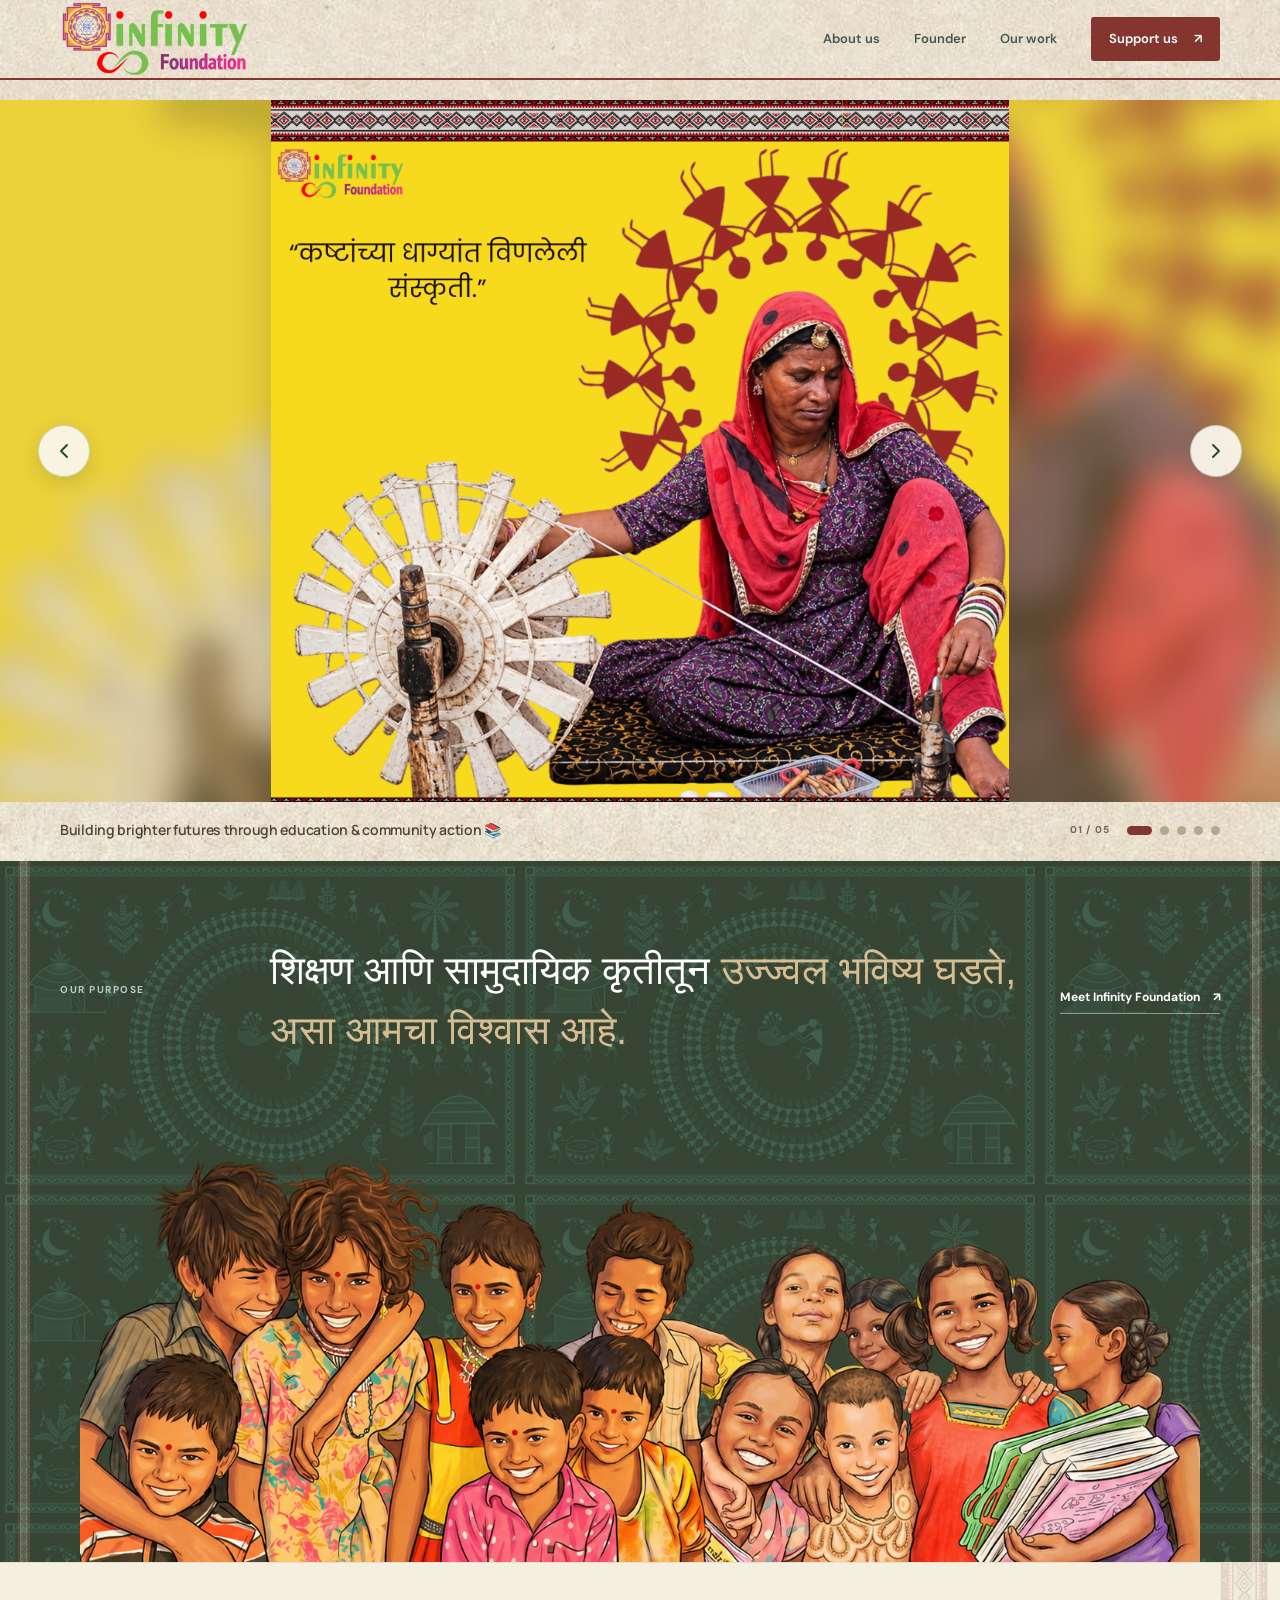
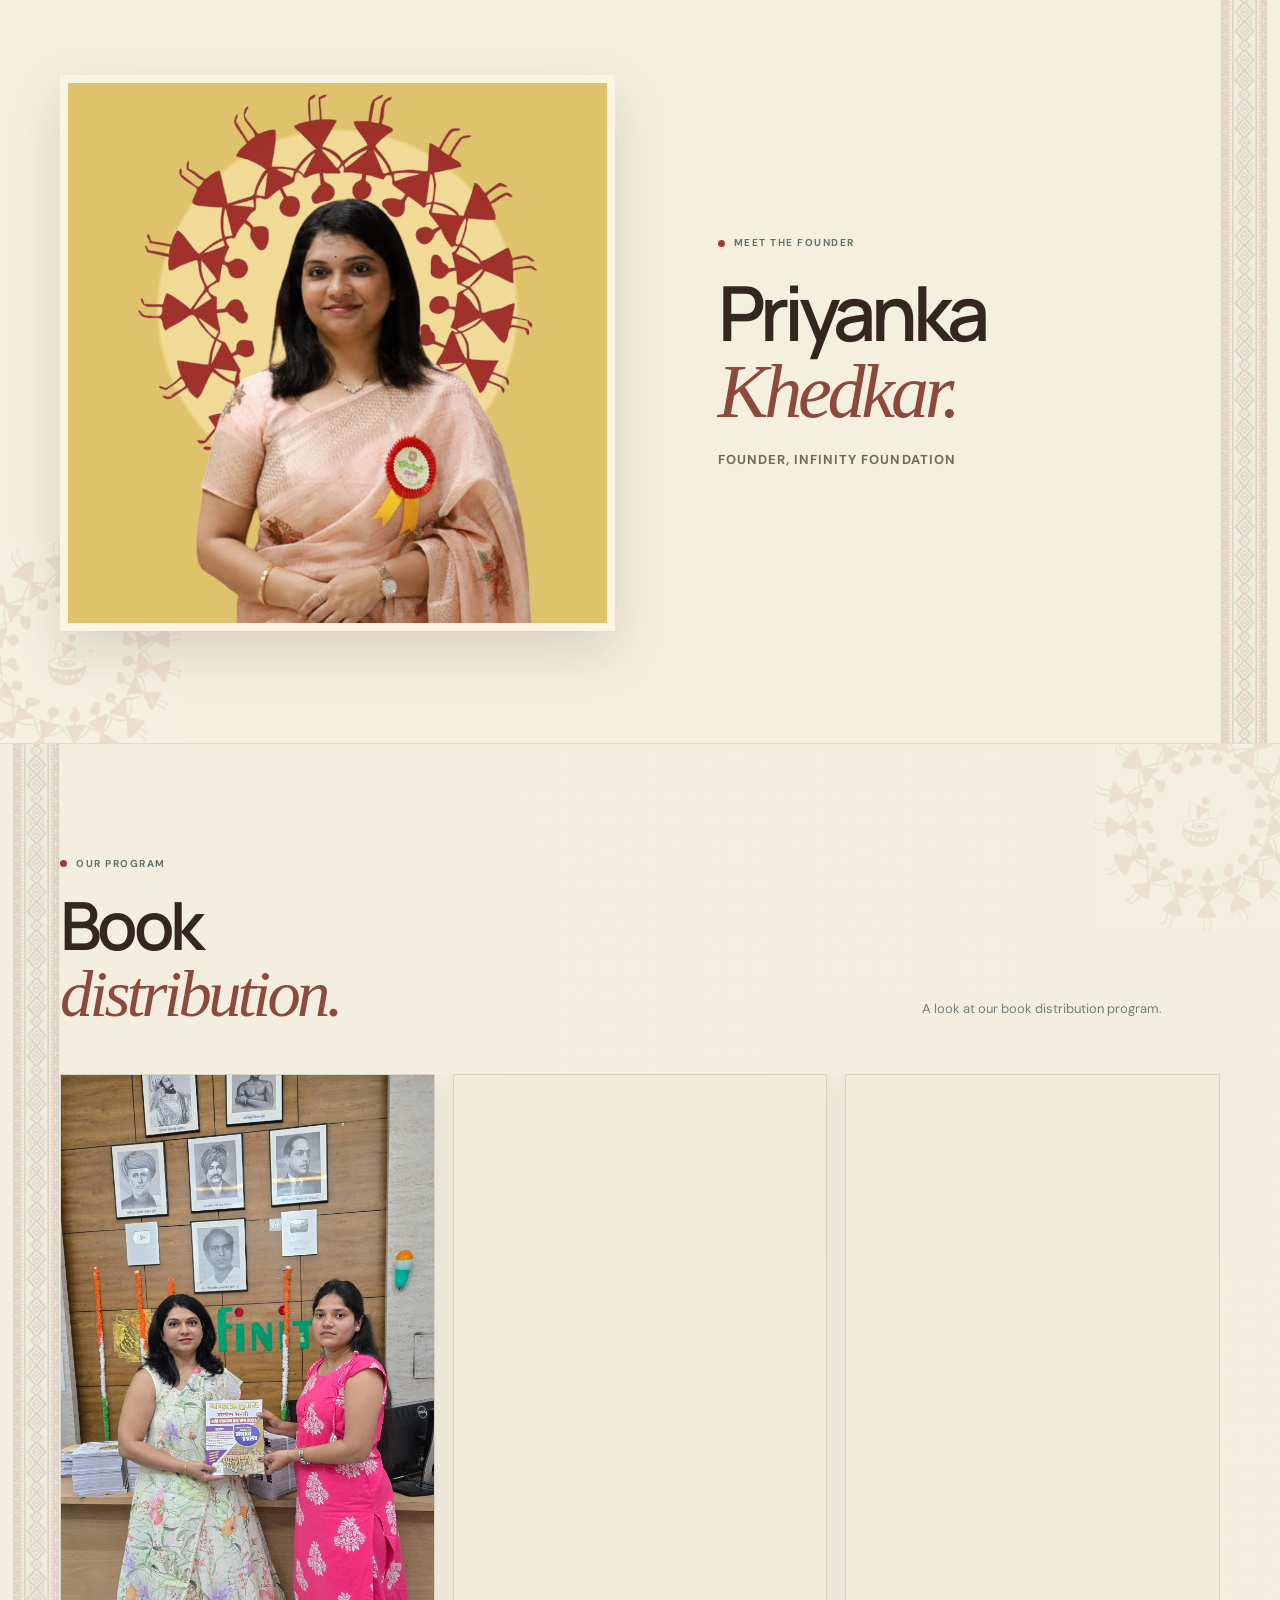
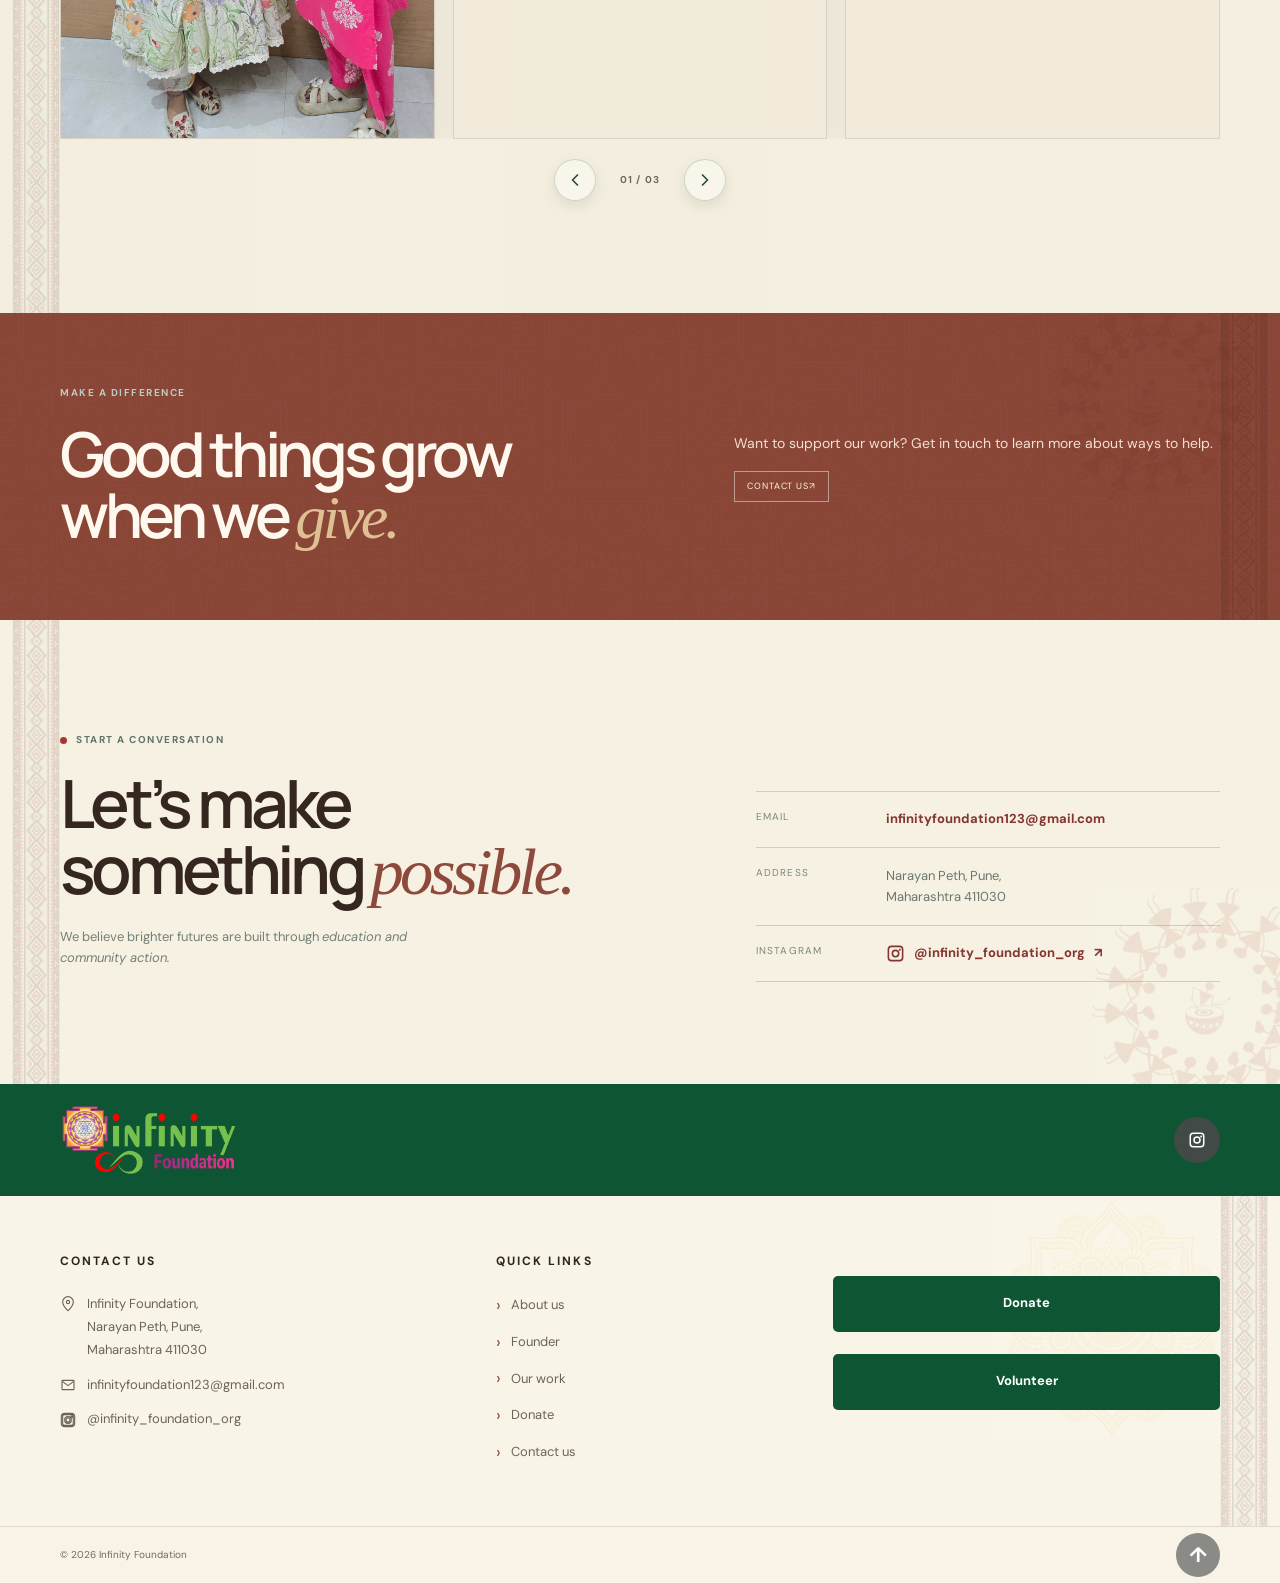
==== index.html @ 7bb45904 "Publish Infinity Foundation website" ====
<!doctype html>
<html lang="en">
  <head>
    <meta charset="utf-8" />
    <meta name="viewport" content="width=device-width, initial-scale=1" />
    <meta name="theme-color" content="#f7f5ee" />
    <meta name="description" content="Infinity Foundation: Building brighter futures through education &amp; community action." />
    <title>Infinity Foundation — Education &amp; Community Action</title>
    <link rel="preconnect" href="https://fonts.googleapis.com" />
    <link rel="preconnect" href="https://fonts.gstatic.com" crossorigin />
    <link href="https://fonts.googleapis.com/css2?family=DM+Sans:wght@400;500;600;700&family=Manrope:wght@400;500;600;700;800&display=swap" rel="stylesheet" />
    <link rel="stylesheet" href="styles.css" />
    <link rel="stylesheet" href="theme.css" />
    <script src="script.js" defer></script>
  </head>
  <body>
    <a class="skip-link" href="#main">Skip to content</a>
    <header class="site-header">
      <div class="container nav-wrap">
        <a class="brand" href="#home" aria-label="Infinity Foundation, home">
          <span class="brand-logo-frame"><img src="assets/infinity-foundation-logo.png" alt="Infinity Foundation" /></span>
        </a>
        <button class="menu-toggle" type="button" aria-expanded="false" aria-controls="primary-nav" aria-label="Open navigation">
          <span></span><span></span>
        </button>
        <nav class="primary-nav" id="primary-nav" aria-label="Main navigation">
          <a href="#purpose">About us</a>
          <a href="#founder">Founder</a>
          <a href="#programs">Our work</a>
          <a class="nav-cta" href="#donate">Support us <span aria-hidden="true">↗</span></a>
        </nav>
      </div>
    </header>

    <main id="main">
      <section class="campaign-carousel" id="home" aria-label="Infinity Foundation campaign images">
        <div class="carousel-stage" data-carousel tabindex="0" role="region" aria-roledescription="carousel" aria-label="Campaign image gallery">
          <figure class="carousel-slide is-active" style="--slide-background:url('assets/campaign-heading.png')" role="group" aria-roledescription="slide" aria-label="1 of 5" aria-hidden="false">
            <img src="assets/campaign-heading.png" alt="Infinity Foundation campaign artwork showing a woman at a spinning wheel, with Marathi text and a traditional border." fetchpriority="high" />
          </figure>
          <figure class="carousel-slide" style="--slide-background:url('assets/campaign-water-culture.jpg')" role="group" aria-roledescription="slide" aria-label="2 of 5" aria-hidden="true">
            <img src="assets/campaign-water-culture.jpg" alt="Campaign artwork showing a woman carrying a water pot, folk art, and Marathi text." loading="lazy" />
          </figure>
          <figure class="carousel-slide" style="--slide-background:url('assets/campaign-weaving.jpg')" role="group" aria-roledescription="slide" aria-label="3 of 5" aria-hidden="true">
            <img src="assets/campaign-weaving.jpg" alt="Campaign artwork showing a woman weaving a basket against a patterned background, with Marathi text." loading="lazy" />
          </figure>
          <figure class="carousel-slide" style="--slide-background:url('assets/campaign-traditions.jpg')" role="group" aria-roledescription="slide" aria-label="4 of 5" aria-hidden="true">
            <img src="assets/campaign-traditions.jpg" alt="Campaign artwork showing a woman looking in a mirror against a traditional patterned background, with Marathi text." loading="lazy" />
          </figure>
          <figure class="carousel-slide" style="--slide-background:url('assets/campaign-art.jpg')" role="group" aria-roledescription="slide" aria-label="5 of 5" aria-hidden="true">
            <img src="assets/campaign-art.jpg" alt="Campaign artwork showing an older woman painting a folk mural, with Marathi text." loading="lazy" />
          </figure>
          <button class="carousel-control carousel-previous" type="button" data-carousel-previous aria-label="Previous image">
            <svg viewBox="0 0 24 24" aria-hidden="true"><path d="m15 18-6-6 6-6" /></svg>
          </button>
          <button class="carousel-control carousel-next" type="button" data-carousel-next aria-label="Next image">
            <svg viewBox="0 0 24 24" aria-hidden="true"><path d="m9 18 6-6-6-6" /></svg>
          </button>
        </div>
        <div class="container carousel-meta">
          <p>Building brighter futures through education &amp; community action 📚</p>
          <div class="carousel-navigation">
            <span class="carousel-status" aria-live="polite">01 / 05</span>
            <div class="carousel-indicators" role="group" aria-label="Choose a campaign image">
              <button class="carousel-indicator is-active" type="button" data-carousel-slide="0" aria-label="Show image 1" aria-current="true"></button>
              <button class="carousel-indicator" type="button" data-carousel-slide="1" aria-label="Show image 2"></button>
              <button class="carousel-indicator" type="button" data-carousel-slide="2" aria-label="Show image 3"></button>
              <button class="carousel-indicator" type="button" data-carousel-slide="3" aria-label="Show image 4"></button>
              <button class="carousel-indicator" type="button" data-carousel-slide="4" aria-label="Show image 5"></button>
            </div>
          </div>
        </div>
      </section>

      <section class="intro-band" id="purpose" aria-label="Organization introduction">
        <div class="container intro-band-inner">
          <p class="eyebrow eyebrow-light">Our purpose</p>
          <p class="intro-statement" lang="mr">शिक्षण आणि सामुदायिक कृतीतून <span>उज्ज्वल भविष्य घडते, असा आमचा विश्वास आहे.</span></p>
          <a class="light-link" href="#founder">Meet Infinity Foundation <span aria-hidden="true">↗</span></a>
        </div>
        <figure class="purpose-art"><img src="assets/education-community-transparent.png" alt="Illustration of children learning and growing together" loading="lazy" /></figure>
      </section>

      <section class="section founder-section pillar-right" id="founder" aria-labelledby="founder-title">
        <div class="container founder-grid">
          <figure class="founder-portrait">
            <img class="founder-emblem" src="assets/warli-emblem.png" alt="" aria-hidden="true" loading="lazy" />
            <img class="founder-cutout" src="assets/founder-priyanka-cutout.png" alt="Priyanka Khedkar, founder of Infinity Foundation" loading="lazy" />
          </figure>
          <div class="founder-copy">
            <p class="eyebrow"><span class="eyebrow-dot"></span> Meet the founder</p>
            <h2 id="founder-title">Priyanka<br /><em>Khedkar.</em></h2>
            <p class="founder-role">Founder, Infinity Foundation</p>
          </div>
        </div>
      </section>

      <section class="section programs-section pillar-left" id="programs">
        <div class="container">
          <div class="section-topline"><div><p class="eyebrow"><span class="eyebrow-dot"></span> Our program</p><h2>Book<br /><em>distribution.</em></h2></div><p class="section-aside">A look at our book distribution program.</p></div>
          <div class="book-gallery-carousel" data-book-gallery aria-label="Book distribution photo gallery" tabindex="0">
            <div class="book-gallery-viewport">
              <div class="book-gallery-page is-active" data-book-page aria-hidden="false">
                <figure class="book-gallery-item"><img src="assets/book-distribution-01.jpg" alt="Priyanka Khedkar and a participant holding a book during the book distribution" loading="lazy" decoding="async" /></figure>
                <figure class="book-gallery-item"><img src="assets/book-distribution-02.jpg" alt="Priyanka Khedkar and a participant holding a book during the book distribution" loading="lazy" decoding="async" /></figure>
                <figure class="book-gallery-item"><img src="assets/book-distribution-03.jpg" alt="Priyanka Khedkar and a participant holding a book during the book distribution" loading="lazy" decoding="async" /></figure>
              </div>
              <div class="book-gallery-page" data-book-page aria-hidden="true" inert>
                <figure class="book-gallery-item"><img src="assets/book-distribution-04.jpg" alt="Priyanka Khedkar sharing a book with a participant" loading="lazy" decoding="async" /></figure>
                <figure class="book-gallery-item"><img src="assets/book-distribution-05.jpg" alt="Priyanka Khedkar and a participant holding a book during the book distribution" loading="lazy" decoding="async" /></figure>
                <figure class="book-gallery-item"><img src="assets/book-distribution-06.jpg" alt="Priyanka Khedkar and a participant holding a book during the book distribution" loading="lazy" decoding="async" /></figure>
              </div>
              <div class="book-gallery-page" data-book-page aria-hidden="true" inert>
                <figure class="book-gallery-item"><img src="assets/book-distribution-07.jpg" alt="Priyanka Khedkar and a participant holding a book during the book distribution" loading="lazy" decoding="async" /></figure>
                <figure class="book-gallery-item"><img src="assets/book-distribution-08.jpg" alt="Priyanka Khedkar and a participant holding a book during the book distribution" loading="lazy" decoding="async" /></figure>
                <figure class="book-gallery-item"><img src="assets/book-distribution-09.jpg" alt="Priyanka Khedkar and a participant holding a book during the book distribution" loading="lazy" decoding="async" /></figure>
              </div>
            </div>
            <div class="book-gallery-controls" aria-label="Gallery controls">
              <button class="book-gallery-arrow" type="button" data-book-previous aria-label="Previous three photos"><svg viewBox="0 0 24 24" aria-hidden="true"><path d="m15 18-6-6 6-6" /></svg></button>
              <span class="book-gallery-status" data-book-status aria-live="polite">01 / 03</span>
              <button class="book-gallery-arrow" type="button" data-book-next aria-label="Next three photos"><svg viewBox="0 0 24 24" aria-hidden="true"><path d="m9 18 6-6-6-6" /></svg></button>
            </div>
          </div>
        </div>
      </section>

      <section class="donate-section pillar-right" id="donate">
        <div class="container donate-inner"><div><p class="eyebrow eyebrow-light">Make a difference</p><h2>Good things grow<br />when we <em>give.</em></h2></div><div class="donate-copy"><p>Want to support our work? Get in touch to learn more about ways to help.</p><a class="donate-note" href="mailto:infinityfoundation123@gmail.com">Contact us <span aria-hidden="true">↗</span></a></div></div>
      </section>

      <section class="section contact-section pillar-left" id="contact">
        <div class="container contact-grid">
          <div><p class="eyebrow"><span class="eyebrow-dot"></span> Start a conversation</p><h2>Let’s make<br />something <em>possible.</em></h2><p>We believe brighter futures are built through <em>education and community action.</em></p></div>
          <div class="contact-details"><div><span class="detail-label">Email</span><a class="social-link" href="mailto:infinityfoundation123@gmail.com">infinityfoundation123@gmail.com</a></div><div><span class="detail-label">Address</span><span class="placeholder-value address-value">Narayan Peth, Pune,<br />Maharashtra 411030</span></div><div><span class="detail-label">Instagram</span><a class="social-link social-with-icon" href="https://www.instagram.com/infinity_foundation_org/" target="_blank" rel="noopener noreferrer"><svg viewBox="0 0 24 24" aria-hidden="true"><path d="M7 2h10a5 5 0 0 1 5 5v10a5 5 0 0 1-5 5H7a5 5 0 0 1-5-5V7a5 5 0 0 1 5-5Zm0 2a3 3 0 0 0-3 3v10a3 3 0 0 0 3 3h10a3 3 0 0 0 3-3V7a3 3 0 0 0-3-3H7Zm5 3a5 5 0 1 1 0 10 5 5 0 0 1 0-10Zm0 2a3 3 0 1 0 0 6 3 3 0 0 0 0-6Zm5.5-3a1.25 1.25 0 1 1 0 2.5 1.25 1.25 0 0 1 0-2.5Z" /></svg><span>@infinity_foundation_org</span><span aria-hidden="true">↗</span></a></div></div>
        </div>
      </section>
    </main>

    <footer class="site-footer">
      <div class="footer-top">
        <div class="container footer-top-inner">
          <a class="brand brand-footer" href="#home" aria-label="Infinity Foundation, home"><span class="brand-logo-frame"><img src="assets/infinity-foundation-logo.png" alt="Infinity Foundation" /></span></a>
          <div class="footer-socials" aria-label="Social media">
            <a class="footer-social-icon" href="https://www.instagram.com/infinity_foundation_org/" target="_blank" rel="noopener noreferrer" aria-label="Instagram: infinity_foundation_org">
              <svg viewBox="0 0 24 24" aria-hidden="true"><path d="M7 2h10a5 5 0 0 1 5 5v10a5 5 0 0 1-5 5H7a5 5 0 0 1-5-5V7a5 5 0 0 1 5-5Zm0 2a3 3 0 0 0-3 3v10a3 3 0 0 0 3 3h10a3 3 0 0 0 3-3V7a3 3 0 0 0-3-3H7Zm5 3a5 5 0 1 1 0 10 5 5 0 0 1 0-10Zm0 2a3 3 0 1 0 0 6 3 3 0 0 0 0-6Zm5.5-3a1.25 1.25 0 1 1 0 2.5 1.25 1.25 0 0 1 0-2.5Z" /></svg>
            </a>
          </div>
        </div>
      </div>
      <div class="footer-content pillar-right">
        <div class="container footer-columns">
          <section class="footer-column" aria-labelledby="footer-contact-title">
            <h2 id="footer-contact-title">Contact us</h2>
            <address class="footer-address">
              <svg viewBox="0 0 24 24" aria-hidden="true"><path d="M12 22s8-7.2 8-13A8 8 0 1 0 4 9c0 5.8 8 13 8 13Z"/><circle cx="12" cy="9" r="2.5"/></svg>
              <span>Infinity Foundation,<br />Narayan Peth, Pune,<br />Maharashtra 411030</span>
            </address>
            <a class="footer-contact-link" href="mailto:infinityfoundation123@gmail.com"><svg viewBox="0 0 24 24" aria-hidden="true"><rect x="3" y="5" width="18" height="14" rx="1"/><path d="m4 7 8 6 8-6"/></svg><span>infinityfoundation123@gmail.com</span></a>
            <a class="footer-contact-link" href="https://www.instagram.com/infinity_foundation_org/" target="_blank" rel="noopener noreferrer"><svg viewBox="0 0 24 24" aria-hidden="true"><path d="M7 2h10a5 5 0 0 1 5 5v10a5 5 0 0 1-5 5H7a5 5 0 0 1-5-5V7a5 5 0 0 1 5-5Zm0 2a3 3 0 0 0-3 3v10a3 3 0 0 0 3 3h10a3 3 0 0 0 3-3V7a3 3 0 0 0-3-3H7Zm5 3a5 5 0 1 1 0 10 5 5 0 0 1 0-10Zm0 2a3 3 0 1 0 0 6 3 3 0 0 0 0-6Zm5.5-3a1.25 1.25 0 1 1 0 2.5 1.25 1.25 0 0 1 0-2.5Z"/></svg><span>@infinity_foundation_org</span></a>
          </section>
          <nav class="footer-column footer-quick-links" aria-labelledby="footer-links-title">
            <h2 id="footer-links-title">Quick links</h2>
            <ul>
              <li><a href="#purpose">About us</a></li>
              <li><a href="#founder">Founder</a></li>
              <li><a href="#programs">Our work</a></li>
              <li><a href="#donate">Donate</a></li>
              <li><a href="#contact">Contact us</a></li>
            </ul>
          </nav>
          <div class="footer-actions" aria-label="Ways to support">
            <a class="footer-action" href="#donate">Donate</a>
            <a class="footer-action" href="#contact">Volunteer</a>
          </div>
        </div>
      </div>
      <div class="footer-bottom">
        <div class="container footer-bottom-inner">
          <span>© <span id="year"></span> Infinity Foundation</span>
          <a class="back-top" href="#home" aria-label="Back to top">↑</a>
        </div>
      </div>
    </footer>
  </body>
</html>
---- styles.css ----
:root{--ink:#1c3029;--muted:#64736b;--paper:#f7f5ee;--white:#fffefa;--green:#23483b;--green-dark:#19392f;--sage:#dce6d8;--peach:#f2d9c9;--lilac:#e2dff0;--line:rgba(28,48,41,.16);--serif:Georgia,"Times New Roman",serif;--sans:"DM Sans",Arial,sans-serif;--display:"Manrope","DM Sans",Arial,sans-serif}*{box-sizing:border-box}html{scroll-behavior:smooth;scroll-padding-top:86px}body{margin:0;background:var(--paper);color:var(--ink);font-family:var(--sans);font-size:16px;line-height:1.6;-webkit-font-smoothing:antialiased}a{color:inherit;text-decoration:none}button{font:inherit}.container{width:min(1160px,calc(100% - 64px));margin-inline:auto}.section{padding:112px 0}.skip-link{position:absolute;left:16px;top:-60px;z-index:20;background:var(--ink);color:white;padding:10px 16px}.skip-link:focus{top:16px}.site-header{position:sticky;top:0;z-index:10;background:rgba(247,245,238,.94);backdrop-filter:blur(12px);border-bottom:1px solid rgba(28,48,41,.08)}.nav-wrap{height:78px;display:flex;align-items:center;justify-content:space-between}.brand{display:inline-flex;align-items:center;gap:11px;font-family:var(--display);font-weight:800;letter-spacing:-.04em;font-size:17px}.brand-mark{width:27px;height:27px;border-radius:50%;background:var(--green);display:flex;align-items:center;justify-content:center;gap:2px;transform:rotate(-24deg)}.brand-mark span{display:block;width:4px;border-radius:100%;background:#e3c47b}.brand-mark span:nth-child(1){height:8px}.brand-mark span:nth-child(2){height:14px}.brand-mark span:nth-child(3){height:10px}.primary-nav{display:flex;align-items:center;gap:34px;font-size:13px;font-weight:600}.primary-nav a:not(.nav-cta){color:#46574e;transition:color .2s}.primary-nav a:hover,.primary-nav a:focus-visible{color:#b46e49}.nav-cta{background:var(--green);color:white;padding:12px 18px;border-radius:3px}.nav-cta span{margin-left:13px}.menu-toggle{display:none}.hero{padding-top:72px;padding-bottom:24px}.hero-grid{display:grid;grid-template-columns:1.05fr .95fr;align-items:center;gap:52px;min-height:525px}.eyebrow{text-transform:uppercase;letter-spacing:.15em;font-size:10px;font-weight:700;color:#61736a;margin:0 0 22px;display:flex;align-items:center;gap:9px}.eyebrow-dot{width:7px;height:7px;background:#be805e;border-radius:50%;display:inline-block}.hero h1,.section h2,.impact-section h2,.donate-section h2{font-family:var(--display);font-size:clamp(52px,6vw,82px);line-height:.99;letter-spacing:-.07em;margin:0;font-weight:600}.hero h1 em,.section h2 em,.impact-section h2 em,.donate-section h2 em{font-family:var(--serif);font-weight:400;letter-spacing:-.055em;color:#9b7158}.hero-lede{font-size:16px;line-height:1.75;color:#5f6f67;max-width:485px;margin:25px 0 27px}.hero-actions{display:flex;align-items:center;gap:26px;flex-wrap:wrap}.button{display:inline-flex;align-items:center;gap:28px;padding:15px 20px;font-size:12px;font-weight:700;transition:transform .2s,background .2s}.button:hover{transform:translateY(-2px)}.button-dark{background:var(--green);color:#fff}.button-dark:hover{background:#315a4a}.text-link,.light-link{font-size:12px;font-weight:700;border-bottom:1px solid rgba(28,48,41,.35);padding-bottom:5px}.text-link span,.light-link span{margin-left:10px}.hero-note{display:flex;align-items:center;gap:12px;max-width:345px;margin-top:56px;color:#718078;font-size:11px;line-height:1.5}.note-line{width:28px;height:1px;background:#bf866b;flex:none}.hero-art{height:475px;position:relative;overflow:hidden;background:#e4e9dc;border-radius:48% 48% 8px 8px / 38% 38% 8px 8px}.art-sun{position:absolute;top:44px;right:55px;width:114px;height:114px;border-radius:50%;background:#e9c88c;opacity:.92}.art-ring{position:absolute;border:1px solid rgba(66,101,78,.22);border-radius:50%;width:360px;height:360px;left:50%;top:48%;transform:translate(-50%,-50%)}.ring-two{width:285px;height:285px}.art-stem{position:absolute;bottom:73px;left:50%;height:244px;width:3px;background:#557c62;transform-origin:bottom;border-radius:5px}.stem-one{transform:rotate(-13deg)}.stem-two{transform:rotate(19deg);height:199px}.art-leaf{position:absolute;z-index:2;width:95px;height:47px;background:#739277;border-radius:100% 0 100% 0}.leaf-one{left:calc(50% - 87px);top:210px;transform:rotate(12deg)}.leaf-two{left:calc(50% - 2px);top:167px;transform:rotate(-25deg) scaleX(-1);background:#96ad88}.leaf-three{left:calc(50% - 25px);top:283px;transform:rotate(-12deg) scaleX(-1);background:#b1bd90}.art-ground{position:absolute;bottom:0;left:-5%;width:110%;height:93px;background:#cbdbc4;border-radius:50% 50% 0 0/22% 22% 0 0}.art-card{position:absolute;z-index:3;display:flex;align-items:center;gap:10px;background:#fffdf6;padding:12px 15px;box-shadow:0 12px 36px rgba(30,57,44,.09);font-size:10px;font-weight:700;line-height:1.3}.art-card-top{top:119px;left:22px}.art-card-bottom{right:19px;bottom:105px}.art-icon{font-size:21px;color:#b97958}.art-spark{font-size:20px;color:#8a9f75}.art-caption{position:absolute;right:18px;top:32px;font-size:9px;letter-spacing:.12em;text-transform:uppercase;color:#66776b}.hero-bottom{height:63px;display:flex;align-items:center;gap:14px;color:#748179;font-size:10px;text-transform:uppercase;letter-spacing:.12em}.bottom-dash{height:1px;width:35px;background:#c58c6d}.hero-bottom a{margin-left:auto;font-size:19px;color:var(--green)}.intro-band{background:var(--green);color:white;padding:80px 0}.intro-band-inner{display:grid;grid-template-columns:180px 1fr 160px;align-items:center;gap:30px}.eyebrow-light{color:#bbcbc1}.intro-statement{font-family:var(--display);font-size:clamp(25px,3.1vw,40px);font-weight:500;line-height:1.32;letter-spacing:-.045em;margin:0;max-width:790px}.intro-statement span{color:#d9bd92;font-family:var(--serif);font-style:italic;font-weight:400}.light-link{display:inline-block;color:#fff;border-color:rgba(255,255,255,.45);white-space:nowrap}.two-col{display:grid;grid-template-columns:1fr .88fr;gap:90px;align-items:start}.section h2{font-size:clamp(43px,5.2vw,67px)}.section-heading .eyebrow{margin-bottom:24px}.about-copy{padding-top:47px;color:#69776f;font-size:14px;line-height:1.8}.about-copy .large-copy{font-size:19px;line-height:1.55;color:var(--ink);margin:0 0 18px}.about-copy .text-link{display:inline-block;color:var(--ink);margin-top:20px}.values-row{display:grid;grid-template-columns:repeat(3,1fr);gap:36px;margin-top:83px;border-top:1px solid var(--line);padding-top:22px}.value-card{position:relative;padding:12px 20px 0 0}.value-number{font-size:10px;letter-spacing:.12em;color:#af785a}.value-card h3{font-family:var(--display);font-size:20px;letter-spacing:-.04em;margin:15px 0 5px}.value-card p{font-size:12px;color:#728078;max-width:240px;margin:0;line-height:1.7}.programs-section{background:#f0eee6}.section-topline{display:flex;justify-content:space-between;align-items:end;margin-bottom:48px}.section-topline .eyebrow{margin-bottom:20px}.section-aside{color:#718078;font-size:13px;max-width:270px;line-height:1.7;margin:0 5% 6px 25px}.program-grid{display:grid;grid-template-columns:repeat(3,1fr);gap:18px}.program-card{min-height:310px;padding:26px 27px;display:flex;flex-direction:column;align-items:flex-start}.program-card-sage{background:var(--sage)}.program-card-peach{background:var(--peach)}.program-card-lilac{background:var(--lilac)}.program-index{font-size:9px;letter-spacing:.14em;color:#627168}.program-symbol{width:54px;height:54px;border-radius:50%;display:grid;place-items:center;margin:20px 0 14px;font-size:27px;background:rgba(255,255,255,.5);color:#718e73}.symbol-wave{color:#b8795a;font-size:36px}.symbol-star{color:#81789c}.program-card h3{font-family:var(--display);font-size:21px;letter-spacing:-.04em;margin:0 0 7px}.program-card p{font-size:12px;color:#607067;line-height:1.65;margin:0 0 19px;max-width:280px}.program-card a{font-size:11px;font-weight:700;margin-top:auto;border-bottom:1px solid rgba(28,48,41,.25);padding-bottom:4px}.program-card a span{margin-left:18px}.impact-section{position:relative;overflow:hidden;background:var(--green-dark);color:#f8f5e9}.impact-grid{display:grid;grid-template-columns:.85fr 1.15fr;gap:100px;align-items:center;position:relative;z-index:1}.impact-section h2{font-size:clamp(50px,6vw,76px)}.impact-section h2 em,.donate-section h2 em{color:#dfc092}.impact-copy>p:not(.eyebrow){color:#bbc8bf;font-size:13px;max-width:330px;line-height:1.75;margin:23px 0 24px}.impact-metrics{border-top:1px solid rgba(255,255,255,.2)}.metric{display:grid;grid-template-columns:145px 1fr;grid-template-rows:auto auto;align-items:center;border-bottom:1px solid rgba(255,255,255,.2);padding:20px 0}.metric strong{grid-row:span 2;font-family:var(--display);font-size:45px;line-height:1;color:#e3c28e;letter-spacing:-.06em;font-weight:500}.metric span{font-size:14px;line-height:1.4}.metric small{font-size:9px;letter-spacing:.04em;text-transform:uppercase;color:#a6b8ad;margin-top:4px}.impact-decoration{position:absolute;right:-48px;bottom:-115px;color:rgba(228,202,150,.1);font-size:290px;line-height:1}.involvement-grid{display:grid;grid-template-columns:1fr 1fr;gap:100px;align-items:center}.involvement-heading h2{margin-bottom:21px}.involvement-heading>p:last-child{max-width:350px;color:#738078;font-size:13px;line-height:1.7}.involvement-options{border-top:1px solid var(--line)}.involvement-option{display:grid;grid-template-columns:43px 1fr 20px;gap:16px;align-items:center;padding:22px 0;border-bottom:1px solid var(--line);transition:padding .2s}.involvement-option:hover{padding-inline:8px}.option-icon{width:38px;height:38px;background:#e7e9df;border-radius:50%;display:grid;place-items:center;color:#668067;font-size:20px}.involvement-option strong,.involvement-option small{display:block}.involvement-option strong{font-family:var(--display);font-size:16px;letter-spacing:-.03em}.involvement-option small{font-size:11px;color:#78847d;margin-top:3px}.option-arrow{color:#ac785d}.donate-section{background:#b3795c;color:#fff8ee;padding:72px 0}.donate-inner{display:grid;grid-template-columns:1.1fr .9fr;gap:80px;align-items:center}.donate-section h2{font-size:clamp(43px,5vw,62px)}.donate-copy p{color:#f4dfd1;font-size:14px;line-height:1.8;margin:0 0 15px}.donate-note{display:inline-flex;border:1px solid rgba(255,255,255,.45);padding:7px 12px;text-transform:uppercase;letter-spacing:.1em;font-size:9px}.contact-section{padding-bottom:102px}.contact-grid{display:grid;grid-template-columns:1fr .78fr;gap:100px}.contact-grid>div:first-child>p:last-child{max-width:360px;color:#748078;font-size:13px;margin-top:22px}.contact-details{align-self:end;border-top:1px solid var(--line)}.contact-details>div{padding:17px 0;border-bottom:1px solid var(--line);display:grid;grid-template-columns:110px 1fr;gap:20px}.detail-label{font-size:10px;letter-spacing:.12em;text-transform:uppercase;color:#7a877f}.placeholder-value{font-size:13px;color:#69776f}.site-footer{background:#e9e8de;padding:37px 0 20px}.footer-main{display:flex;align-items:center;gap:25px;padding-bottom:28px}.brand-footer{font-size:16px}.footer-main p{font-size:11px;color:#758078;margin:0}.back-top{font-size:11px;font-weight:700;margin-left:auto}.footer-bottom{border-top:1px solid var(--line);padding-top:16px;display:flex;justify-content:space-between;gap:20px;font-size:9px;color:#758078}.menu-toggle:focus-visible,.primary-nav a:focus-visible,.button:focus-visible,.text-link:focus-visible,.light-link:focus-visible,.involvement-option:focus-visible{outline:2px solid #bd805f;outline-offset:4px}
@media(max-width:900px){.container{width:min(100% - 44px,760px)}.primary-nav{gap:20px}.hero-grid{gap:24px}.hero-art{height:415px}.art-card-top{left:8px}.art-card-bottom{right:7px}.intro-band-inner{grid-template-columns:140px 1fr}.intro-band-inner .light-link{grid-column:2}.two-col,.impact-grid,.involvement-grid,.contact-grid{gap:52px}.program-card{padding:22px 19px}.impact-grid{grid-template-columns:.8fr 1.2fr}.metric{grid-template-columns:120px 1fr}.donate-inner{gap:45px}}
@media(max-width:680px){html{scroll-padding-top:70px}.container{width:calc(100% - 40px)}.section{padding:78px 0}.nav-wrap{height:68px}.menu-toggle{display:flex;width:42px;height:42px;border:0;background:transparent;flex-direction:column;justify-content:center;gap:6px;align-items:center;cursor:pointer}.menu-toggle span{height:1.5px;width:20px;background:var(--ink);transition:transform .2s}.menu-toggle[aria-expanded=true] span:first-child{transform:translateY(3.75px) rotate(45deg)}.menu-toggle[aria-expanded=true] span:last-child{transform:translateY(-3.75px) rotate(-45deg)}.primary-nav{position:absolute;left:0;right:0;top:68px;display:none;flex-direction:column;align-items:stretch;gap:0;background:var(--paper);padding:8px 20px 20px;border-bottom:1px solid var(--line);box-shadow:0 14px 18px rgba(28,48,41,.06)}.primary-nav.is-open{display:flex}.primary-nav a:not(.nav-cta){padding:12px 0;border-bottom:1px solid rgba(28,48,41,.08)}.nav-cta{margin-top:14px;text-align:center}.hero{padding-top:48px;padding-bottom:15px}.hero-grid{grid-template-columns:1fr;gap:37px;min-height:auto}.hero h1{font-size:clamp(56px,14vw,74px)}.hero-lede{font-size:14px;margin:20px 0 23px}.hero-note{margin-top:33px}.hero-art{height:350px;max-width:460px;width:100%;margin-inline:auto}.art-sun{width:90px;height:90px;right:40px;top:33px}.art-ring{width:300px;height:300px}.ring-two{width:235px;height:235px}.art-stem{height:206px}.stem-two{height:170px}.art-leaf{width:76px;height:38px}.leaf-one{left:calc(50% - 71px);top:160px}.leaf-two{left:calc(50% - 1px);top:127px}.leaf-three{left:calc(50% - 20px);top:218px}.art-ground{height:70px}.art-card-top{top:85px;left:8px}.art-card-bottom{bottom:80px;right:7px}.art-caption{top:22px;right:12px;font-size:7px}.hero-bottom{height:51px;font-size:8px;gap:9px}.bottom-dash{width:20px}.intro-band{padding:56px 0}.intro-band-inner{grid-template-columns:1fr;gap:15px}.intro-band-inner .eyebrow{margin:0}.intro-statement{font-size:29px}.intro-band-inner .light-link{grid-column:auto;justify-self:start;margin-top:9px}.two-col{grid-template-columns:1fr;gap:15px}.section h2{font-size:clamp(45px,12vw,61px)}.about-copy{padding-top:0}.about-copy .large-copy{font-size:17px}.values-row{grid-template-columns:1fr;gap:20px;margin-top:45px;padding-top:13px}.value-card{padding:4px 0 0}.value-card h3{margin:7px 0 2px}.programs-section{padding-top:74px}.section-topline{display:block;margin-bottom:31px}.section-aside{margin:16px 0 0;max-width:390px}.program-grid{grid-template-columns:1fr;gap:12px}.program-card{min-height:250px;padding:21px 22px}.program-symbol{margin:12px 0 10px}.impact-grid{grid-template-columns:1fr;gap:39px}.impact-metrics{max-width:540px}.metric{grid-template-columns:110px 1fr;padding:16px 0}.metric strong{font-size:39px}.metric span{font-size:13px}.impact-decoration{font-size:180px;right:-45px;bottom:-65px}.involvement-grid{grid-template-columns:1fr;gap:30px}.involvement-heading>p:last-child{margin-top:16px}.involvement-option{grid-template-columns:38px 1fr 16px;gap:12px;padding:18px 0}.involvement-option:hover{padding-inline:4px}.donate-section{padding:59px 0}.donate-inner{grid-template-columns:1fr;gap:22px}.donate-section h2{font-size:clamp(44px,11vw,58px)}.contact-grid{grid-template-columns:1fr;gap:32px}.contact-details>div{grid-template-columns:88px 1fr;gap:12px}.footer-main{display:grid;grid-template-columns:1fr auto;gap:9px 14px}.footer-main p{grid-column:1/-1;grid-row:2}.back-top{grid-column:2;grid-row:1}.footer-bottom{flex-direction:column;gap:6px}.site-footer{padding-top:30px}}
@media(prefers-reduced-motion:reduce){html{scroll-behavior:auto}*,*::before,*::after{transition-duration:.01ms!important;animation-duration:.01ms!important;animation-iteration-count:1!important}}
---- theme.css ----
:root{
  --ink:#352720;
  --muted:#75685d;
  --paper:#f5efdf;
  --white:#fffaf0;
  --green:#365e42;
  --green-dark:#284935;
  --sage:#e4e8d5;
  --peach:#f0ddc4;
  --lilac:#eadfd0;
  --line:rgba(53,39,32,.18);
}
body{
  background-color:var(--paper);
  background-image:linear-gradient(rgba(249,246,235,.22),rgba(249,246,235,.22)),url('assets/page-parchment.jpg');
  background-size:auto,cover;
  background-position:center,center;
  background-repeat:repeat,no-repeat;
  background-attachment:scroll,fixed;
}
.site-header{border-bottom:2px solid #84352f;background-color:rgba(249,246,235,.5);background-image:linear-gradient(rgba(249,246,235,.45),rgba(249,246,235,.45)),url('assets/page-parchment.jpg');background-size:auto,cover;background-position:center,center;background-repeat:repeat,no-repeat;background-attachment:scroll,fixed}
.brand-logo-frame{display:block;width:190px;height:75px;overflow:hidden;flex:none}
.brand-logo-frame img{display:block;width:100%;height:100%;object-fit:cover;object-position:center}
.brand-footer .brand-logo-frame{width:168px;height:66px}
.hero .eyebrow-dot,.eyebrow-dot{background:#a53932}
.hero h1 em,.section h2 em{color:#8d493b}
.button-dark,.nav-cta{background:#84352f}
.button-dark:hover,.nav-cta:hover{background:#6d2926}
.text-link:hover,.primary-nav a:hover{color:#84352f}
.hero-art{background-color:#e7e1cc;background-image:linear-gradient(rgba(229,231,207,.68),rgba(229,231,207,.68)),url('assets/gold-pattern.jfif');background-size:auto,300px;background-repeat:no-repeat,repeat}
.intro-band{position:relative;overflow:hidden;padding-bottom:0;background-color:#365e42;background-image:linear-gradient(rgba(40,73,53,.88),rgba(40,73,53,.88)),url('assets/warli-background.jfif');background-size:auto,520px auto;background-repeat:no-repeat,repeat}
.intro-band::before,.intro-band::after{content:"";position:absolute;inset-block:0;width:48px;opacity:.36;pointer-events:none;background-image:url('assets/woven-border.png');background-repeat:repeat-y;background-position:center;background-size:48px auto;mix-blend-mode:screen}
.intro-band::before{left:0}.intro-band::after{right:0}
.intro-band-inner{position:relative;z-index:1}
.intro-statement[lang="mr"]{font-family:"Nirmala UI","Mangal",sans-serif;letter-spacing:0;line-height:1.5}
.intro-statement[lang="mr"] span{font-family:inherit;font-style:normal;letter-spacing:0}
.purpose-art{position:relative;z-index:1;width:min(1120px,calc(100% - 64px));height:clamp(300px,38vw,460px);margin:42px auto 0;overflow:hidden;background:transparent}
.purpose-art img{position:absolute;bottom:0;left:50%;display:block;width:100%;height:auto;transform:translateX(-50%)}
.programs-section{background:rgba(235,230,214,.2)}
.program-card-sage{background:#e5e7d4}
.program-card-peach{background:#f0dec6}
.program-card-lilac{background:#e8dfd2}
.impact-section{background:#284935}
.donate-section{background-color:#813b32;background-image:linear-gradient(rgba(129,59,50,.92),rgba(129,59,50,.92)),url('assets/gold-pattern.jfif');background-size:auto,360px;background-repeat:no-repeat,repeat}
.donate-note{color:#fff4dd}
.contact-details .social-link{font-size:13px;color:#84352f;font-weight:700}
.social-with-icon{display:inline-flex;align-items:center;gap:9px}
.social-with-icon svg{width:19px;height:19px;fill:currentColor;flex:none}
.address-value{line-height:1.65}
.site-footer{background-color:rgba(231,224,205,.34);background-image:linear-gradient(rgba(231,224,205,.35),rgba(231,224,205,.35)),url('assets/page-parchment.jpg');background-size:auto,cover;background-position:center,center;background-repeat:repeat,no-repeat;background-attachment:scroll,fixed;border-top:2px solid #84352f}
@media(max-width:680px){
  .brand-logo-frame{width:155px;height:61px}
  .brand-footer .brand-logo-frame{width:155px;height:61px}
}
.campaign-carousel{padding:20px 0 0;background:rgba(249,246,235,.22)}
.carousel-stage{position:relative;width:100%;height:clamp(480px,78vh,860px);overflow:hidden;isolation:isolate;background:#d8c356;touch-action:pan-y}
.carousel-slide{position:absolute;inset:0;display:grid;place-items:center;margin:0;opacity:0;visibility:hidden;transition:opacity .4s ease,visibility .4s ease;background:#d8c356}
.carousel-slide::before{content:"";position:absolute;inset:-24px;z-index:0;background-image:var(--slide-background);background-position:center;background-size:cover;filter:blur(18px) saturate(.9);transform:scale(1.06);opacity:.72}
.carousel-slide.is-active{opacity:1;visibility:visible}
.carousel-slide img{position:relative;z-index:1;display:block;width:auto;height:100%;max-width:min(100vw,82vh);object-fit:contain;box-shadow:0 12px 38px rgba(40,34,21,.2)}
.carousel-control{position:absolute;z-index:2;top:50%;display:grid;place-items:center;width:52px;height:52px;padding:0;transform:translateY(-50%);border:1px solid rgba(40,73,53,.2);border-radius:50%;background:rgba(249,246,235,.94);color:#284935;cursor:pointer;box-shadow:0 6px 20px rgba(26,35,24,.15);transition:transform .2s ease,background .2s ease}
.carousel-control:hover{background:#fffaf0;transform:translateY(-50%) scale(1.07)}
.carousel-control:focus-visible,.carousel-indicator:focus-visible{outline:3px solid #84352f;outline-offset:3px}
.carousel-control svg{width:24px;height:24px;fill:none;stroke:currentColor;stroke-width:2;stroke-linecap:round;stroke-linejoin:round}
.carousel-previous{left:clamp(12px,3vw,42px)}
.carousel-next{right:clamp(12px,3vw,42px)}
.carousel-meta{display:flex;align-items:center;justify-content:space-between;gap:20px;padding-block:17px 20px}
.carousel-meta>p{margin:0;color:#514333;font-family:var(--display);font-size:14px;font-weight:600;letter-spacing:-.02em}
.carousel-navigation{display:flex;align-items:center;gap:17px}
.carousel-status{font-size:10px;font-weight:700;letter-spacing:.12em;color:#736658;font-variant-numeric:tabular-nums}
.carousel-indicators{display:flex;align-items:center;gap:8px}
.carousel-indicator{width:9px;height:9px;border:0;border-radius:10px;padding:0;background:#b6a88f;cursor:pointer;transition:width .2s ease,background .2s ease}
.carousel-indicator.is-active{width:25px;background:#84352f}
.carousel-stage:focus-visible{outline:3px solid #84352f;outline-offset:-4px}
.carousel-slide[aria-hidden="true"]{pointer-events:none}
.carousel-slide[aria-hidden="false"]{pointer-events:auto}
@media(max-width:680px){
  .campaign-carousel{padding-top:8px}
  .carousel-stage{height:min(92vw,calc(100dvh - 165px));min-height:320px;max-height:700px}
  .carousel-slide img{max-width:100%;width:auto;height:100%}
  .carousel-control{width:42px;height:42px}
  .carousel-control svg{width:21px;height:21px}
  .carousel-previous{left:10px}
  .carousel-next{right:10px}
  .carousel-meta{align-items:flex-start;flex-direction:column;gap:10px;padding-block:12px 16px}
  .carousel-meta>p{font-size:12px}
  .carousel-navigation{width:100%;justify-content:space-between}
}
.founder-section{background:rgba(239,233,215,.22);border-block:1px solid rgba(53,39,32,.08)}
.founder-grid{display:grid;grid-template-columns:1.05fr .95fr;align-items:center;gap:clamp(42px,8vw,110px)}
.founder-portrait{position:relative;margin:0;aspect-ratio:1/1;overflow:hidden;background:radial-gradient(circle at 50% 42%,#f1da95 0 43%,#dfc36c 44% 100%);border:8px solid rgba(255,250,240,.9);box-shadow:0 20px 48px rgba(46,34,21,.14)}
.founder-portrait .founder-emblem{position:absolute;z-index:1;top:2%;left:50%;display:block;width:75%;height:auto;aspect-ratio:1/1;object-fit:contain;transform:translateX(-50%);opacity:.95}
.founder-portrait .founder-cutout{position:absolute;z-index:2;bottom:-1%;left:50%;display:block;width:183%;height:auto;max-width:none;transform:translateX(-25%)}
.founder-copy .eyebrow{margin-bottom:24px}
.founder-copy h2{font-size:clamp(48px,6vw,76px)}
.founder-role{margin:21px 0 0;color:#75685d;font-size:13px;font-weight:700;letter-spacing:.08em;text-transform:uppercase}
.book-gallery-carousel{margin-top:34px}
.book-gallery-viewport{overflow:hidden}
.book-gallery-page{display:none;grid-template-columns:repeat(3,minmax(0,1fr));gap:18px}
.book-gallery-page.is-active{display:grid;animation:book-gallery-enter .32s ease both}
@keyframes book-gallery-enter{from{opacity:.55;transform:translateX(12px)}to{opacity:1;transform:translateX(0)}}
.book-gallery-item{position:relative;margin:0;overflow:hidden;background:rgba(239,233,215,.52);border:1px solid rgba(53,39,32,.13);box-shadow:0 8px 24px rgba(46,34,21,.08)}
.book-gallery-item img{display:block;width:100%;height:auto;transition:transform .45s cubic-bezier(.2,.7,.2,1)}
.book-gallery-item:hover img{transform:scale(1.025)}
.book-gallery-controls{display:flex;align-items:center;justify-content:center;gap:18px;margin-top:20px}
.book-gallery-arrow{width:42px;height:42px;display:grid;place-items:center;padding:0;border:1px solid rgba(40,73,53,.2);border-radius:50%;background:rgba(249,246,235,.94);color:#284935;cursor:pointer;box-shadow:0 5px 16px rgba(26,35,24,.1);transition:transform .2s ease,background .2s ease}
.book-gallery-arrow:hover{background:#fffaf0;transform:scale(1.06)}
.book-gallery-arrow:focus-visible{outline:3px solid #84352f;outline-offset:3px}
.book-gallery-arrow svg{width:20px;height:20px;fill:none;stroke:currentColor;stroke-width:2;stroke-linecap:round;stroke-linejoin:round}
.book-gallery-status{min-width:52px;text-align:center;font-size:10px;font-weight:700;letter-spacing:.12em;color:#736658;font-variant-numeric:tabular-nums}
@media(max-width:900px){.book-gallery-page{grid-template-columns:repeat(2,minmax(0,1fr));gap:14px}}
@media(max-width:480px){.book-gallery-page{grid-template-columns:1fr;gap:14px}}
@media(prefers-reduced-motion:reduce){.book-gallery-page.is-active{animation:none}.book-gallery-item img,.book-gallery-arrow{transition:none}}
@media(max-width:680px){
  .intro-statement[lang="mr"]{font-size:27px;line-height:1.55}
  .purpose-art{width:calc(100% - 40px);height:clamp(285px,78vw,360px);margin-top:26px}
  .purpose-art img{width:135%;max-width:none}
}
@media(min-width:681px) and (max-width:900px){
  .purpose-art{width:calc(100% - 44px);height:320px}
}
@media(max-width:680px){
  .founder-grid{grid-template-columns:1fr;gap:27px}
  .founder-portrait{border-width:5px}
  .founder-copy .eyebrow{margin-bottom:15px}
  .founder-copy h2{font-size:clamp(46px,12vw,64px)}
  .founder-role{margin-top:14px}
}
.site-footer{padding:0;background-color:var(--paper);background-image:linear-gradient(rgba(249,246,235,.3),rgba(249,246,235,.3)),url('assets/page-parchment.jpg');background-size:auto,cover;background-position:center,center;background-repeat:repeat,no-repeat;background-attachment:scroll,fixed;border-top:0}
.footer-top{background:#0e5633}
.footer-top-inner{min-height:112px;display:flex;align-items:center;justify-content:space-between;gap:24px}
.footer-top .brand-logo-frame{width:178px;height:70px}
.footer-top .brand-logo-frame img{filter:none}
.footer-socials{display:flex;align-items:center;gap:10px}
.footer-social-icon{width:46px;height:46px;display:grid;place-items:center;border-radius:50%;background:#414a46;color:#fff;transition:background .2s ease,transform .2s ease}
.footer-social-icon:hover{background:#84352f;transform:translateY(-2px)}
.footer-social-icon svg{width:18px;height:18px;fill:currentColor}
.footer-content{padding:58px 0 50px;background:rgba(255,250,240,.28)}
.footer-columns{display:grid;grid-template-columns:1.12fr .8fr 1.25fr;gap:clamp(36px,7vw,100px);align-items:start}
.footer-column h2{margin:0 0 24px;color:#30251e;font-family:var(--sans);font-size:12px;line-height:1.3;letter-spacing:.17em;text-transform:uppercase}
.footer-address,.footer-contact-link{display:flex;align-items:flex-start;gap:11px;margin:0 0 12px;color:#6e6259;font-size:13px;line-height:1.75;font-style:normal}
.footer-address svg,.footer-contact-link svg{width:16px;height:16px;flex:none;margin-top:3px;fill:none;stroke:currentColor;stroke-width:1.7;stroke-linecap:round;stroke-linejoin:round}
.footer-contact-link{align-items:center;transition:color .2s ease}
.footer-contact-link svg{margin-top:0}
.footer-contact-link:hover,.footer-quick-links a:hover{color:#84352f}
.footer-quick-links ul{list-style:none;margin:0;padding:0}
.footer-quick-links li{margin:0 0 11px}
.footer-quick-links a{display:inline-flex;align-items:center;gap:10px;color:#6e6259;font-size:13px;transition:color .2s ease}
.footer-quick-links a::before{content:"›";font-size:17px;color:#8a4c37;line-height:1}
.footer-actions{display:flex;flex-direction:column;gap:22px;padding-top:22px}
.footer-action{min-height:56px;display:flex;align-items:center;justify-content:center;width:100%;padding:14px 24px;border-radius:5px;background:#0e5633;color:#fff;font-size:13px;font-weight:700;transition:background .2s ease,transform .2s ease}
.footer-action:hover{background:#84352f;transform:translateY(-2px)}
.footer-bottom{display:block;padding:0;border-top:1px solid rgba(53,39,32,.12);background:rgba(255,250,240,.18);font-size:inherit;color:inherit}
.footer-bottom-inner{min-height:56px;display:flex;align-items:center;justify-content:space-between;gap:20px;color:#75685d;font-size:10px}
.site-footer .back-top{width:44px;height:44px;flex:none;display:grid;place-items:center;margin:0;border-radius:50%;background:#8a8a87;color:#fff;font-size:21px;line-height:1;transition:background .2s ease}
.site-footer .back-top:hover{background:#84352f}
.founder-section,.programs-section,.donate-section,.contact-section,.footer-content{position:relative;isolation:isolate;overflow:hidden}
.founder-section::before,.programs-section::before,.donate-section::before,.contact-section::before,.footer-content::before{content:"";position:absolute;z-index:0;pointer-events:none;background-position:center;background-repeat:no-repeat;background-size:contain;mix-blend-mode:multiply}
.founder-section::before{width:230px;height:230px;left:-45px;bottom:-28px;background-image:url('assets/warli-dancers.jpg');opacity:.09}
.programs-section::before{width:225px;height:225px;top:-38px;right:-36px;background-image:url('assets/warli-dancers.jpg');opacity:.08}
.donate-section::before{width:210px;height:210px;top:-18px;right:2%;background-image:url('assets/warli-dancers.jpg');opacity:.08}
.contact-section::before{width:235px;height:235px;right:-45px;bottom:-38px;background-image:url('assets/warli-dancers.jpg');opacity:.09}
.footer-content::before{width:235px;height:235px;right:4%;top:5px;background-image:url('assets/warli-mandala.jpg');opacity:.08}
.founder-section>.container,.programs-section>.container,.donate-section>.container,.contact-section>.container,.footer-content>.container{position:relative;z-index:1}
.pillar-left::after,.pillar-right::after{content:"";position:absolute;z-index:0;top:0;bottom:0;width:72px;pointer-events:none;background-image:url('assets/woven-border.png');background-repeat:repeat-y;background-position:center center;background-size:180px auto;mix-blend-mode:multiply;opacity:.12}
.pillar-left::after{left:0}
.pillar-right::after{right:0}
@media(max-width:900px){
  .pillar-left::after{left:-28px}
  .pillar-right::after{right:-28px}
  .pillar-left::after,.pillar-right::after{width:68px;opacity:.1}
}
@media(max-width:680px){
  .pillar-left::after{left:-42px}
  .pillar-right::after{right:-42px}
  .pillar-left::after,.pillar-right::after{width:64px;opacity:.08}
}
@media(min-width:681px) and (max-width:900px){
  .footer-columns{grid-template-columns:1fr 1fr;gap:40px}
  .footer-actions{grid-column:1/-1;display:grid;grid-template-columns:1fr 1fr;padding-top:0}
}
@media(max-width:680px){
  .founder-section::before,.programs-section::before,.donate-section::before,.contact-section::before,.footer-content::before{width:160px;height:160px;opacity:.07}
  .footer-top-inner{min-height:92px}
  .footer-top .brand-logo-frame{width:150px;height:59px}
  .footer-social-icon{width:42px;height:42px}
  .footer-content{padding:38px 0 34px}
  .footer-columns{grid-template-columns:1fr;gap:32px}
  .footer-column h2{margin-bottom:16px}
  .footer-actions{padding-top:0;gap:13px}
  .footer-bottom-inner{min-height:unset;flex-wrap:wrap;padding-block:14px;gap:10px 16px}
  .site-footer .back-top{width:38px;height:38px;margin-left:auto}
}
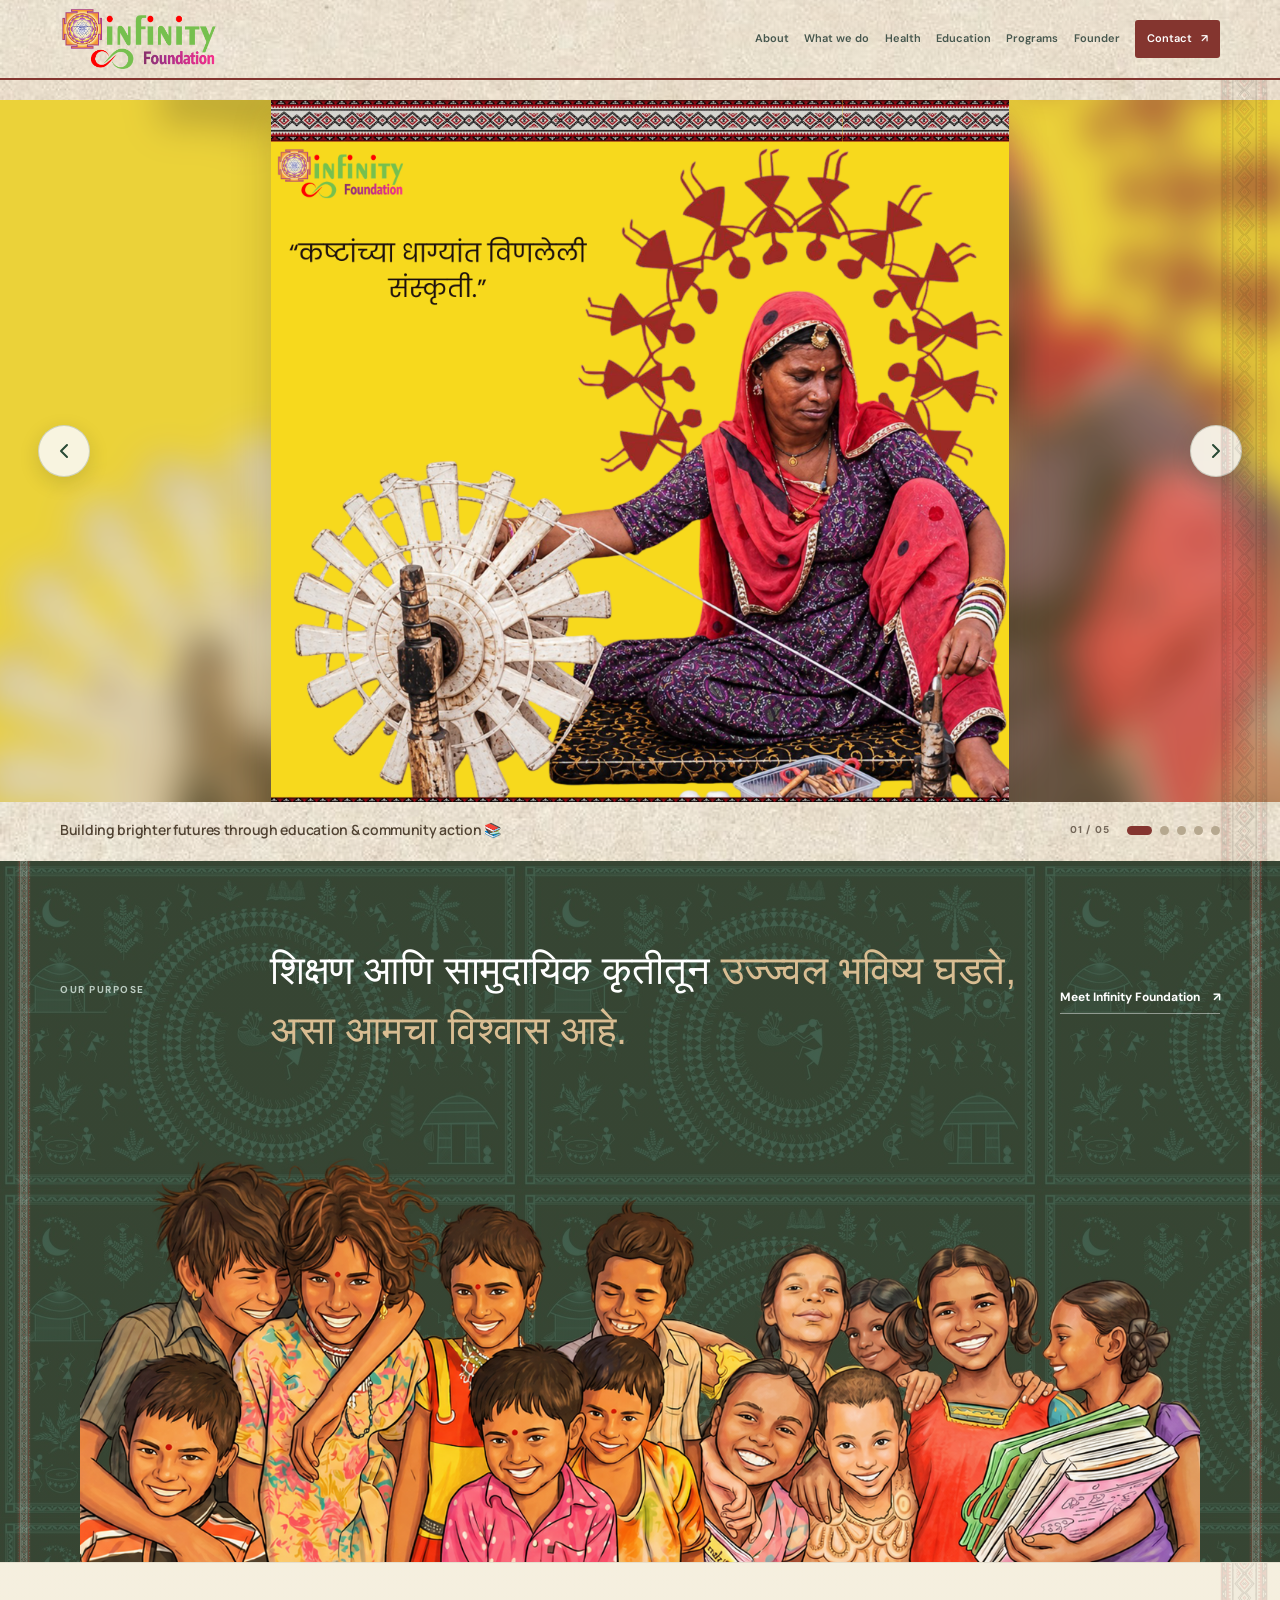
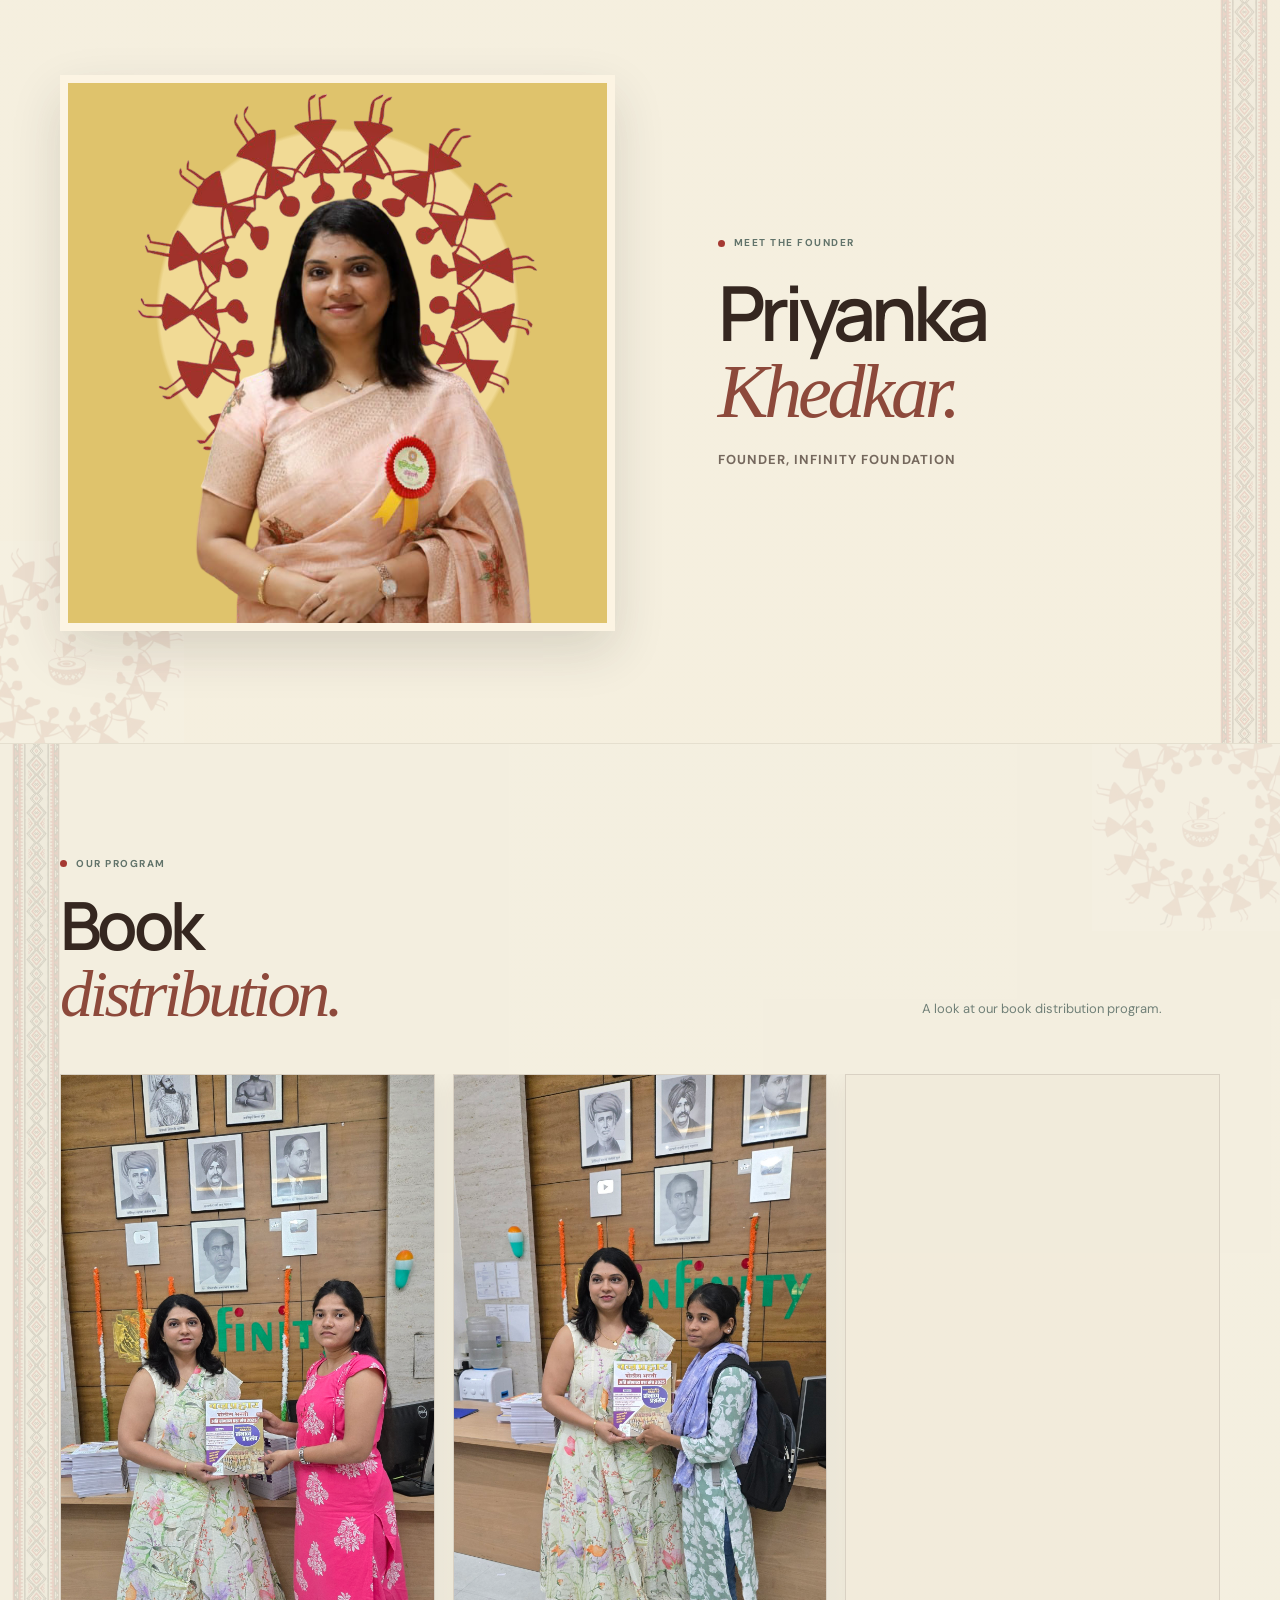
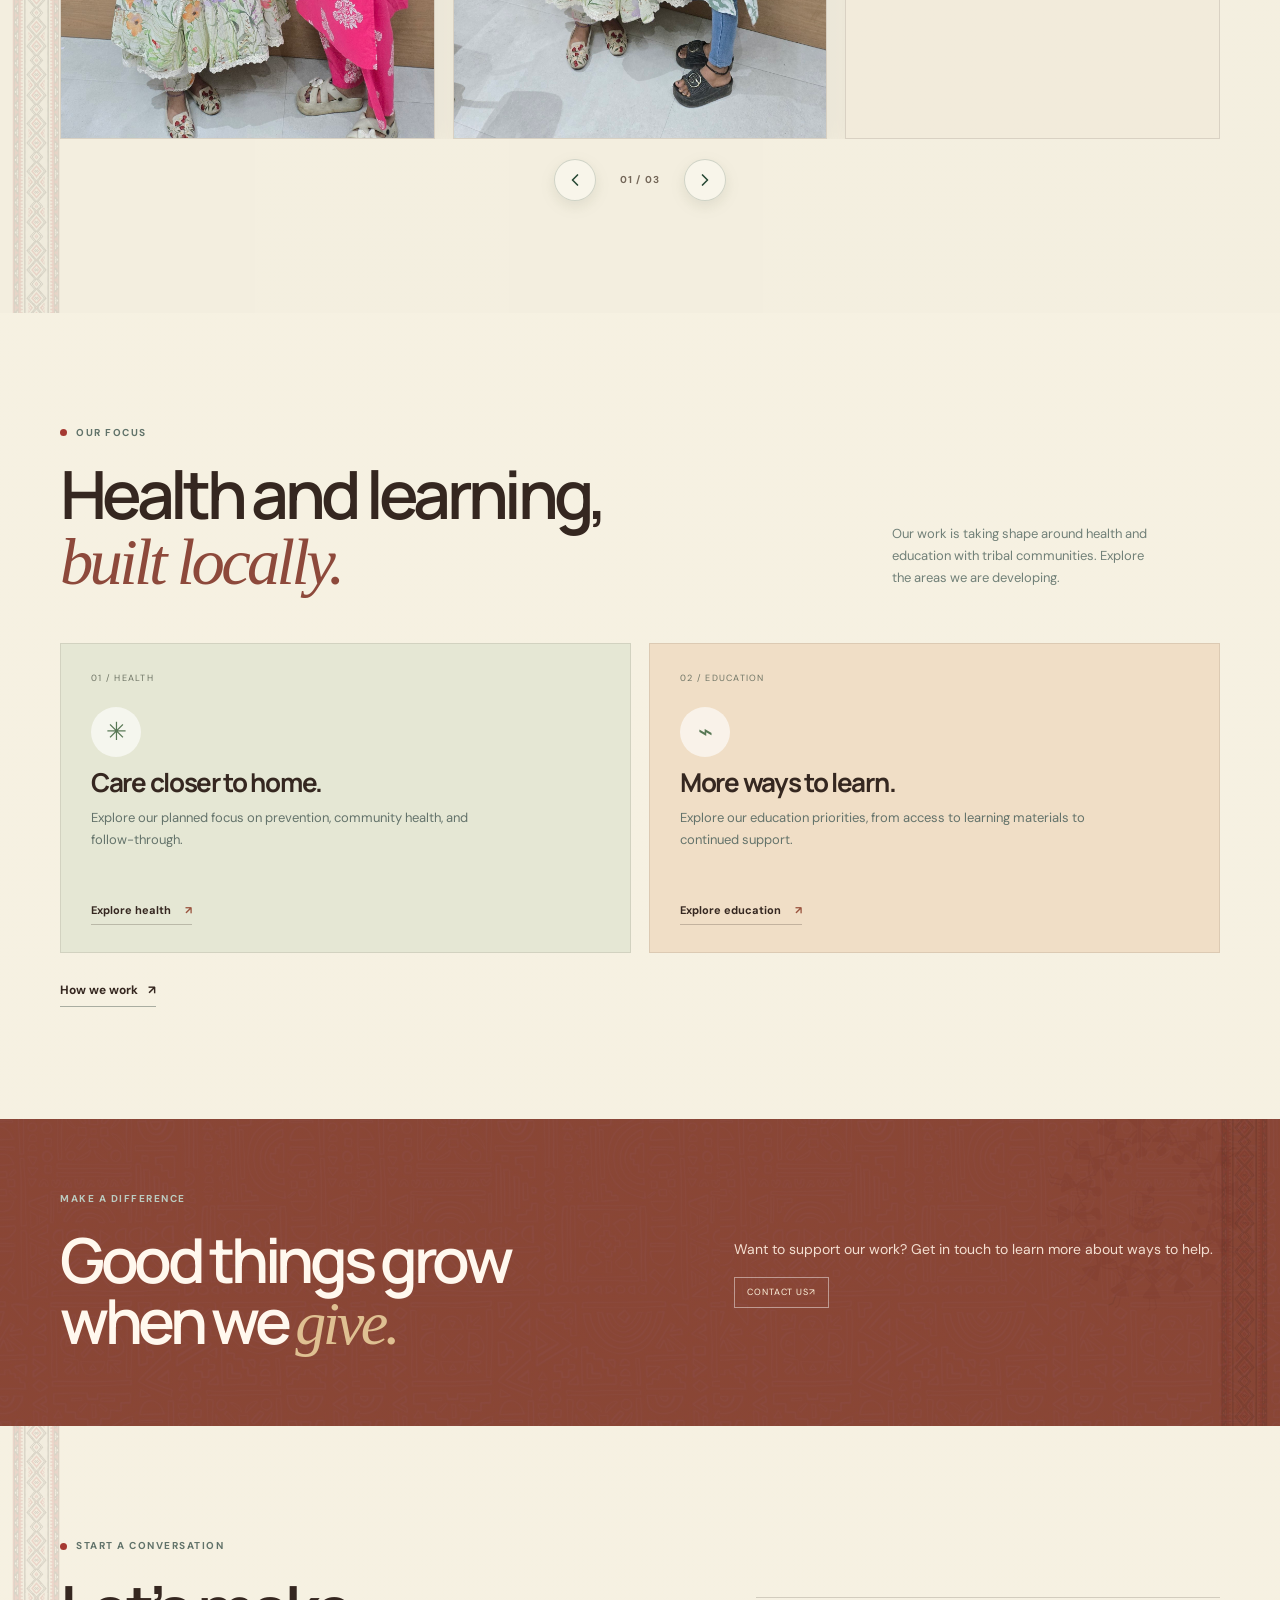
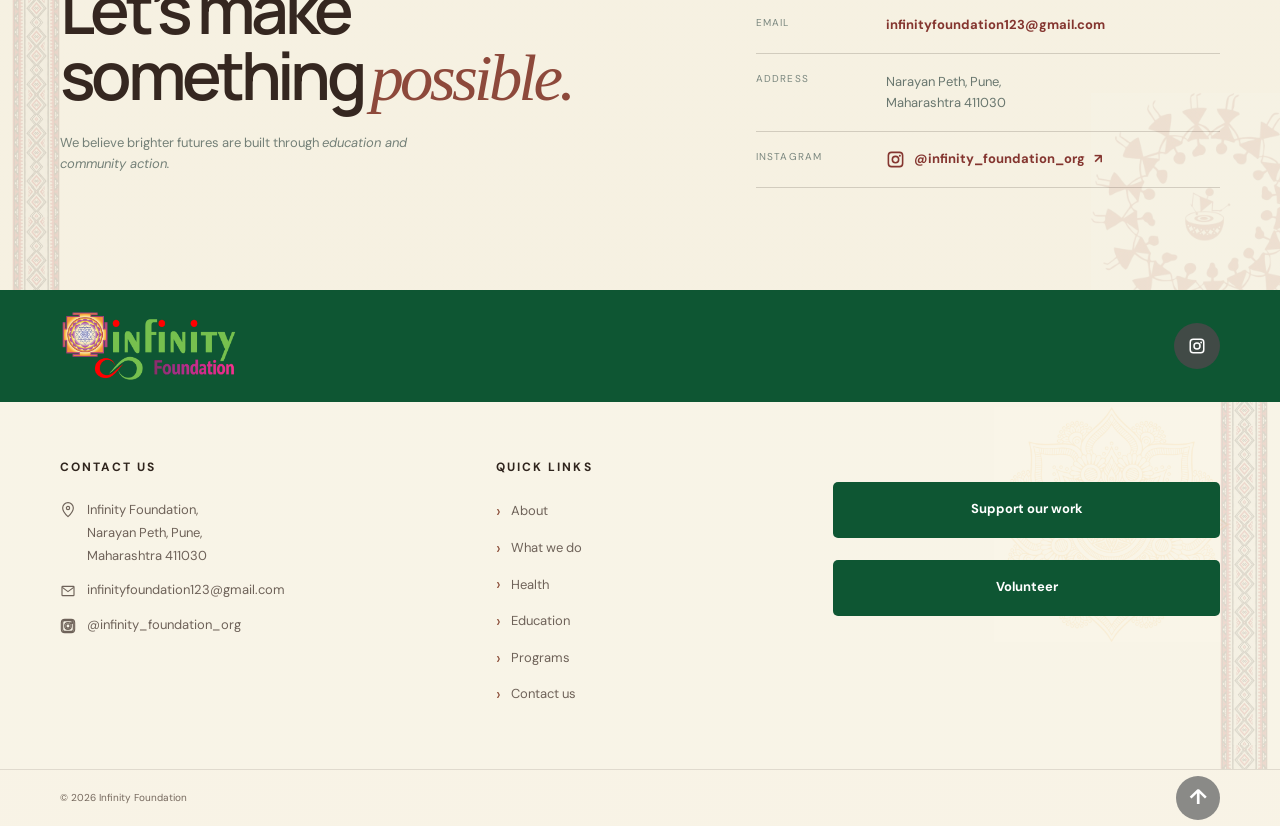
==== commit 8c1bfecf: "Add detailed foundation pages" ====
--- a/index.html
+++ b/index.html
@@ -11,23 +11,27 @@
     <link href="https://fonts.googleapis.com/css2?family=DM+Sans:wght@400;500;600;700&family=Manrope:wght@400;500;600;700;800&display=swap" rel="stylesheet" />
     <link rel="stylesheet" href="styles.css" />
     <link rel="stylesheet" href="theme.css" />
+    <link rel="stylesheet" href="subpages.css" />
     <script src="script.js" defer></script>
   </head>
   <body>
     <a class="skip-link" href="#main">Skip to content</a>
     <header class="site-header">
       <div class="container nav-wrap">
-        <a class="brand" href="#home" aria-label="Infinity Foundation, home">
+        <a class="brand" href="index.html" aria-label="Infinity Foundation, home">
           <span class="brand-logo-frame"><img src="assets/infinity-foundation-logo.png" alt="Infinity Foundation" /></span>
         </a>
         <button class="menu-toggle" type="button" aria-expanded="false" aria-controls="primary-nav" aria-label="Open navigation">
           <span></span><span></span>
         </button>
         <nav class="primary-nav" id="primary-nav" aria-label="Main navigation">
-          <a href="#purpose">About us</a>
-          <a href="#founder">Founder</a>
-          <a href="#programs">Our work</a>
-          <a class="nav-cta" href="#donate">Support us <span aria-hidden="true">↗</span></a>
+          <a href="about.html">About</a>
+          <a href="what-we-do.html">What we do</a>
+          <a href="health.html">Health</a>
+          <a href="education.html">Education</a>
+          <a href="programs.html">Programs</a>
+          <a href="about.html#founder">Founder</a>
+          <a class="nav-cta" href="contact.html">Contact <span aria-hidden="true">↗</span></a>
         </nav>
       </div>
     </header>
@@ -76,7 +80,7 @@
         <div class="container intro-band-inner">
           <p class="eyebrow eyebrow-light">Our purpose</p>
           <p class="intro-statement" lang="mr">शिक्षण आणि सामुदायिक कृतीतून <span>उज्ज्वल भविष्य घडते, असा आमचा विश्वास आहे.</span></p>
-          <a class="light-link" href="#founder">Meet Infinity Foundation <span aria-hidden="true">↗</span></a>
+          <a class="light-link" href="about.html">Meet Infinity Foundation <span aria-hidden="true">↗</span></a>
         </div>
         <figure class="purpose-art"><img src="assets/education-community-transparent.png" alt="Illustration of children learning and growing together" loading="lazy" /></figure>
       </section>
@@ -125,8 +129,22 @@
         </div>
       </section>
 
+      <section class="home-focus section pillar-right" aria-labelledby="home-focus-title">
+        <div class="container">
+          <div class="section-topline">
+            <div><p class="eyebrow"><span class="eyebrow-dot"></span> Our focus</p><h2 id="home-focus-title">Health and learning,<br /><em>built locally.</em></h2></div>
+            <p class="section-aside">Our work is taking shape around health and education with tribal communities. Explore the areas we are developing.</p>
+          </div>
+          <div class="focus-card-grid">
+            <a class="focus-card focus-card-health" href="health.html"><span class="focus-card-number">01 / HEALTH</span><span class="focus-card-icon" aria-hidden="true">✳</span><h3>Care closer to home.</h3><p>Explore our planned focus on prevention, community health, and follow-through.</p><span class="focus-card-link">Explore health <span aria-hidden="true">↗</span></span></a>
+            <a class="focus-card focus-card-education" href="education.html"><span class="focus-card-number">02 / EDUCATION</span><span class="focus-card-icon" aria-hidden="true">⌁</span><h3>More ways to learn.</h3><p>Explore our education priorities, from access to learning materials to continued support.</p><span class="focus-card-link">Explore education <span aria-hidden="true">↗</span></span></a>
+          </div>
+          <a class="text-link focus-all-link" href="what-we-do.html">How we work <span aria-hidden="true">↗</span></a>
+        </div>
+      </section>
+
       <section class="donate-section pillar-right" id="donate">
-        <div class="container donate-inner"><div><p class="eyebrow eyebrow-light">Make a difference</p><h2>Good things grow<br />when we <em>give.</em></h2></div><div class="donate-copy"><p>Want to support our work? Get in touch to learn more about ways to help.</p><a class="donate-note" href="mailto:infinityfoundation123@gmail.com">Contact us <span aria-hidden="true">↗</span></a></div></div>
+        <div class="container donate-inner"><div><p class="eyebrow eyebrow-light">Make a difference</p><h2>Good things grow<br />when we <em>give.</em></h2></div><div class="donate-copy"><p>Want to support our work? Get in touch to learn more about ways to help.</p><a class="donate-note" href="contact.html">Contact us <span aria-hidden="true">↗</span></a></div></div>
       </section>
 
       <section class="section contact-section pillar-left" id="contact">
@@ -140,7 +158,7 @@
     <footer class="site-footer">
       <div class="footer-top">
         <div class="container footer-top-inner">
-          <a class="brand brand-footer" href="#home" aria-label="Infinity Foundation, home"><span class="brand-logo-frame"><img src="assets/infinity-foundation-logo.png" alt="Infinity Foundation" /></span></a>
+          <a class="brand brand-footer" href="index.html" aria-label="Infinity Foundation, home"><span class="brand-logo-frame"><img src="assets/infinity-foundation-logo.png" alt="Infinity Foundation" /></span></a>
           <div class="footer-socials" aria-label="Social media">
             <a class="footer-social-icon" href="https://www.instagram.com/infinity_foundation_org/" target="_blank" rel="noopener noreferrer" aria-label="Instagram: infinity_foundation_org">
               <svg viewBox="0 0 24 24" aria-hidden="true"><path d="M7 2h10a5 5 0 0 1 5 5v10a5 5 0 0 1-5 5H7a5 5 0 0 1-5-5V7a5 5 0 0 1 5-5Zm0 2a3 3 0 0 0-3 3v10a3 3 0 0 0 3 3h10a3 3 0 0 0 3-3V7a3 3 0 0 0-3-3H7Zm5 3a5 5 0 1 1 0 10 5 5 0 0 1 0-10Zm0 2a3 3 0 1 0 0 6 3 3 0 0 0 0-6Zm5.5-3a1.25 1.25 0 1 1 0 2.5 1.25 1.25 0 0 1 0-2.5Z" /></svg>
@@ -162,23 +180,24 @@
           <nav class="footer-column footer-quick-links" aria-labelledby="footer-links-title">
             <h2 id="footer-links-title">Quick links</h2>
             <ul>
-              <li><a href="#purpose">About us</a></li>
-              <li><a href="#founder">Founder</a></li>
-              <li><a href="#programs">Our work</a></li>
-              <li><a href="#donate">Donate</a></li>
-              <li><a href="#contact">Contact us</a></li>
+              <li><a href="about.html">About</a></li>
+              <li><a href="what-we-do.html">What we do</a></li>
+              <li><a href="health.html">Health</a></li>
+              <li><a href="education.html">Education</a></li>
+              <li><a href="programs.html">Programs</a></li>
+              <li><a href="contact.html">Contact us</a></li>
             </ul>
           </nav>
           <div class="footer-actions" aria-label="Ways to support">
-            <a class="footer-action" href="#donate">Donate</a>
-            <a class="footer-action" href="#contact">Volunteer</a>
+            <a class="footer-action" href="contact.html#connect">Support our work</a>
+            <a class="footer-action" href="contact.html#connect">Volunteer</a>
           </div>
         </div>
       </div>
       <div class="footer-bottom">
         <div class="container footer-bottom-inner">
           <span>© <span id="year"></span> Infinity Foundation</span>
-          <a class="back-top" href="#home" aria-label="Back to top">↑</a>
+          <a class="back-top" href="index.html#home" aria-label="Back to top">↑</a>
         </div>
       </div>
     </footer>
--- a/subpages.css
+++ b/subpages.css
@@ -0,0 +1,116 @@
+.subpage-main{overflow:hidden}
+.nav-wrap{gap:16px}.brand-logo-frame{width:158px;height:64px}.primary-nav{gap:clamp(9px,1.2vw,16px);font-size:11px}.nav-cta{padding:10px 12px}.nav-cta span{margin-left:6px}
+.page-hero{position:relative;isolation:isolate;overflow:hidden;padding:94px 0 82px;border-bottom:1px solid rgba(53,39,32,.14);background:rgba(245,239,223,.42)}
+.page-hero::after{position:absolute;z-index:-1;content:"";width:360px;height:360px;right:-68px;top:-92px;background:url('assets/warli-mandala.jpg') center/contain no-repeat;opacity:.10;mix-blend-mode:multiply;pointer-events:none}
+.page-hero-inner{position:relative;z-index:1;max-width:910px}
+.page-hero .eyebrow{margin-bottom:23px}
+.page-hero h1{max-width:880px;margin:0;font-family:var(--display);font-size:clamp(52px,7.2vw,91px);font-weight:600;line-height:.98;letter-spacing:-.075em}
+.page-hero h1 em,.page-section h2 em{font-family:var(--serif);font-weight:400;letter-spacing:-.05em;color:#8d493b}
+.page-lede{max-width:650px;margin:23px 0 0;color:#64736b;font-size:17px;line-height:1.75}
+.page-hero-actions{display:flex;gap:13px;align-items:center;flex-wrap:wrap;margin-top:30px}
+.page-breadcrumb{display:flex;align-items:center;gap:9px;margin:0 0 25px;font-size:10px;letter-spacing:.11em;text-transform:uppercase;color:#7a6e61}
+.page-breadcrumb a{border-bottom:1px solid rgba(53,39,32,.25)}
+.page-section{position:relative;isolation:isolate;padding:88px 0}
+.page-section>.container{position:relative;z-index:1}
+.page-section h2{max-width:740px;margin:0;font-family:var(--display);font-size:clamp(38px,5vw,62px);font-weight:600;line-height:1.02;letter-spacing:-.065em}
+.page-section h3{font-family:var(--display);font-size:21px;line-height:1.2;letter-spacing:-.04em;margin:0 0 10px}
+.page-section p{color:#68766e;line-height:1.8}
+.page-section .eyebrow{margin-bottom:20px}
+.section-intro{display:flex;justify-content:space-between;align-items:end;gap:35px;margin-bottom:39px}
+.section-intro>p{max-width:380px;margin:0;font-size:13px}
+.text-block{max-width:610px;margin-left:auto}
+.text-block p:first-child{margin-top:0}
+.text-block p:last-child{margin-bottom:0}
+.page-split{display:grid;grid-template-columns:1fr 1fr;gap:clamp(38px,8vw,106px);align-items:start}
+.page-split-copy{padding-top:18px}
+.page-split-copy p:first-child{margin-top:0}
+.page-section-green{color:#f7f2e6;background-color:#284935;background-image:linear-gradient(rgba(40,73,53,.91),rgba(40,73,53,.91)),url('assets/warli-background.jfif');background-size:auto,520px auto;background-repeat:no-repeat,repeat}
+.page-section-green h2,.page-section-green h3{color:#fbf7ed}
+.page-section-green p{color:#d2dbce}
+.page-section-green .eyebrow{color:#d2dbce}
+.page-card-grid{display:grid;grid-template-columns:repeat(2,minmax(0,1fr));gap:17px}
+.page-card{position:relative;display:flex;min-height:260px;flex-direction:column;align-items:flex-start;padding:28px 30px;background:rgba(255,250,240,.66);border:1px solid rgba(53,39,32,.11);transition:transform .2s ease,box-shadow .2s ease}
+.page-card:hover{transform:translateY(-3px);box-shadow:0 13px 32px rgba(53,39,32,.09)}
+.page-card h3{margin-top:27px}
+.page-card p{max-width:440px;margin:0 0 20px;font-size:13px}
+.page-card-index{font-size:9px;letter-spacing:.15em;text-transform:uppercase;color:#826f5d}
+.page-card-symbol{display:grid;place-items:center;width:48px;height:48px;margin-top:22px;border-radius:50%;background:rgba(255,255,255,.62);color:#426447;font-size:23px}
+.page-card-link{display:inline-flex;gap:15px;align-items:center;margin-top:auto;padding-bottom:4px;border-bottom:1px solid rgba(53,39,32,.26);font-size:11px;font-weight:700}
+.page-card-link span{color:#9a543f}
+.page-card-sage{background:#e5e7d4}
+.page-card-peach{background:#f0dec6}
+.page-card-lilac{background:#e8dfd2}
+.page-card-plain{background:rgba(255,250,240,.75)}
+.principle-grid{display:grid;grid-template-columns:repeat(4,minmax(0,1fr));gap:0;margin-top:45px;border-top:1px solid rgba(255,255,255,.22)}
+.principle-card{padding:22px 22px 4px 0;border-right:1px solid rgba(255,255,255,.2)}
+.principle-card:not(:first-child){padding-left:22px}
+.principle-card:last-child{border-right:0}
+.principle-index{font-size:9px;letter-spacing:.14em;color:#ddbf8e}
+.principle-card h3{margin-top:15px;font-size:17px}
+.principle-card p{margin:0;font-size:12px}
+.page-callout{display:grid;grid-template-columns:1fr auto;gap:24px;align-items:center;padding:31px 35px;background:rgba(228,232,213,.68);border-left:3px solid #9a543f}
+.page-callout p{max-width:700px;margin:0;font-size:14px}
+.page-callout .button{white-space:nowrap}
+.page-image{position:relative;margin:0;overflow:hidden;background:#e7e1cc;border:1px solid rgba(53,39,32,.16);box-shadow:0 12px 32px rgba(46,34,21,.1)}
+.page-image img{display:block;width:100%;height:100%;object-fit:cover}
+.about-founder{display:grid;grid-template-columns:minmax(230px,.75fr) 1.25fr;gap:clamp(35px,8vw,110px);align-items:center}
+.about-founder-photo{position:relative;min-height:380px;background:#4a3320;overflow:hidden}
+.about-founder-photo .founder-emblem{position:absolute;inset:0;width:100%;height:100%;object-fit:contain;opacity:.5}
+.about-founder-photo .founder-cutout{position:absolute;bottom:0;left:50%;height:94%;width:auto;max-width:95%;object-fit:contain;transform:translateX(-50%)}
+.about-founder-copy .founder-role{margin:18px 0;color:#826f5d;font-size:11px;font-weight:700;letter-spacing:.14em;text-transform:uppercase}
+.about-founder-copy>p:last-child{max-width:500px}
+.focus-card-grid{display:grid;grid-template-columns:repeat(2,minmax(0,1fr));gap:18px}
+.focus-card{position:relative;display:flex;min-height:310px;flex-direction:column;padding:27px 30px;background:rgba(255,250,240,.68);border:1px solid rgba(53,39,32,.11);transition:transform .2s ease,box-shadow .2s ease}
+.focus-card:hover{transform:translateY(-3px);box-shadow:0 13px 32px rgba(53,39,32,.09)}
+.focus-card-health{background:#e5e7d4}
+.focus-card-education{background:#f0dec6}
+.focus-card-number{font-size:9px;letter-spacing:.14em;color:#6f7566}
+.focus-card-icon{display:grid;place-items:center;width:50px;height:50px;margin:21px 0 10px;border-radius:50%;background:rgba(255,255,255,.62);font-size:25px;color:#577754}
+.focus-card h3{font-family:var(--display);font-size:26px;line-height:1.2;letter-spacing:-.05em;margin:0 0 9px}
+.focus-card p{max-width:420px;margin:0 0 20px;color:#64736b;font-size:13px;line-height:1.7}
+.focus-card-link{display:inline-flex;gap:14px;align-items:center;margin-top:auto;font-size:11px;font-weight:700;border-bottom:1px solid rgba(53,39,32,.24);padding-bottom:5px;width:max-content}
+.focus-card-link span{color:#9a543f}
+.focus-all-link{display:inline-flex;margin-top:28px}
+.priority-list{display:grid;grid-template-columns:repeat(2,minmax(0,1fr));gap:0 42px;border-top:1px solid var(--line)}
+.priority-item{display:grid;grid-template-columns:38px 1fr;gap:15px;padding:23px 0;border-bottom:1px solid var(--line)}
+.priority-number{display:grid;place-items:center;width:32px;height:32px;border-radius:50%;background:#e5e7d4;color:#496749;font-size:10px;font-weight:700}
+.priority-item h3{margin:2px 0 6px;font-size:16px}
+.priority-item p{margin:0;font-size:12px;line-height:1.7}
+.pathway-list{display:grid;grid-template-columns:repeat(4,minmax(0,1fr));gap:14px;counter-reset:pathway}
+.pathway-step{min-height:165px;padding:20px 20px 17px;border-top:2px solid #d8bd91;background:rgba(255,250,240,.08);counter-increment:pathway}
+.pathway-step::before{content:"0" counter(pathway);display:block;margin-bottom:19px;color:#dec397;font-size:9px;letter-spacing:.12em}
+.pathway-step h3{font-size:16px}
+.pathway-step p{margin:0;font-size:12px}
+.measure-row{display:grid;grid-template-columns:1fr 1fr;gap:40px;align-items:center}
+.measure-list{display:grid;grid-template-columns:1fr 1fr;gap:11px;margin:0;padding:0;list-style:none}
+.measure-list li{padding:15px 17px;background:rgba(255,250,240,.7);font-size:12px;color:#51634f}
+.program-overview{display:grid;grid-template-columns:1fr .82fr;gap:50px;align-items:start}
+.program-summary{padding:25px;background:rgba(228,232,213,.68);border-top:2px solid #426447}
+.program-summary h3{font-size:17px}
+.program-summary dl{margin:18px 0 0}
+.program-summary dl div{display:grid;grid-template-columns:115px 1fr;gap:12px;padding:12px 0;border-top:1px solid var(--line)}
+.program-summary dt{color:#7a6e61;font-size:10px;letter-spacing:.1em;text-transform:uppercase}
+.program-summary dd{margin:0;color:#526158;font-size:12px}
+.contact-card-grid{display:grid;grid-template-columns:repeat(3,minmax(0,1fr));gap:15px}
+.contact-card{min-height:195px;padding:23px;background:rgba(255,250,240,.72);border:1px solid rgba(53,39,32,.12)}
+.contact-card .detail-label{display:block;margin-bottom:17px}
+.contact-card a,.contact-card address{color:#526158;font-size:14px;line-height:1.7;font-style:normal;overflow-wrap:anywhere}
+.contact-card address{display:block}
+.contact-card a{border-bottom:1px solid rgba(53,39,32,.24)}
+.page-note{max-width:760px;margin:25px auto 0;padding:17px 20px;border:1px solid rgba(53,39,32,.13);color:#6b776e;font-size:11px;line-height:1.7}
+.subpage-main .book-gallery-carousel{max-width:100%;margin:0 auto}
+.subpage-main .book-gallery-viewport{min-height:0}
+.subpage-main .book-gallery-page{grid-template-columns:repeat(3,minmax(0,1fr));gap:18px}
+.subpage-main .book-gallery-item{height:410px}
+.subpage-main .book-gallery-item img{height:100%;object-fit:cover;object-position:center 28%}
+.page-footer-cta{padding:66px 0;background:#813b32;background-image:linear-gradient(rgba(129,59,50,.92),rgba(129,59,50,.92)),url('assets/gold-pattern.jfif');background-size:auto,360px;color:#fff8ee}
+.page-footer-cta h2{max-width:650px;margin:0;font-family:var(--display);font-size:clamp(37px,5vw,60px);line-height:1;letter-spacing:-.06em}
+.page-footer-cta p{max-width:540px;margin:17px 0 22px;color:#f2d9cb;font-size:13px;line-height:1.7}
+.page-footer-cta .button{border:1px solid rgba(255,255,255,.6)}
+.active-nav:not(.nav-cta){color:#84352f!important}.primary-nav .nav-cta.active-nav{color:#fff!important}
+.page-section.pillar-left::after,.page-section.pillar-right::after,.page-hero.pillar-left::after,.page-hero.pillar-right::after{content:"";position:absolute;z-index:0;top:0;bottom:0;width:62px;pointer-events:none;background-image:url('assets/woven-border.png');background-repeat:repeat-y;background-position:center;background-size:180px auto;mix-blend-mode:multiply;opacity:.1}
+.page-section.pillar-left::after,.page-hero.pillar-left::after{left:0}
+.page-section.pillar-right::after,.page-hero.pillar-right::after{right:0}
+.page-hero.pillar-left::after,.page-hero.pillar-right::after{z-index:-1}
+@media(max-width:900px){.page-hero{padding:76px 0 68px}.page-section{padding:72px 0}.principle-grid,.pathway-list{grid-template-columns:repeat(2,minmax(0,1fr))}.principle-card:nth-child(2){border-right:0}.principle-card:nth-child(3){padding-left:0}.subpage-main .book-gallery-item{height:340px}.subpage-main .book-gallery-page{gap:14px}}
+@media(max-width:680px){.page-hero{padding:60px 0 56px}.page-hero::after{width:250px;height:250px;right:-90px;top:-45px;opacity:.08}.page-hero h1{font-size:clamp(48px,13vw,68px)}.page-lede{font-size:14px}.page-section{padding:62px 0}.section-intro{display:block;margin-bottom:28px}.section-intro>p{margin-top:15px}.page-split,.page-card-grid,.focus-card-grid,.priority-list,.measure-row,.program-overview,.contact-card-grid{grid-template-columns:1fr}.text-block{margin:20px 0 0}.page-card{min-height:230px;padding:22px}.principle-grid{grid-template-columns:1fr 1fr}.principle-card{padding:17px 14px 10px 0}.principle-card:not(:first-child){padding-left:14px}.principle-card:nth-child(odd){padding-left:0}.principle-card:nth-child(2){border-right:0}.principle-card:nth-child(3){border-right:1px solid rgba(255,255,255,.2)}.principle-card:nth-child(4){border-right:0}.page-callout{grid-template-columns:1fr;padding:23px}.about-founder{grid-template-columns:1fr;gap:28px}.about-founder-photo{min-height:320px;max-width:390px;width:100%;margin-inline:auto}.pathway-list{grid-template-columns:1fr 1fr;gap:10px}.pathway-step{min-height:150px;padding:16px}.measure-list{grid-template-columns:1fr 1fr}.program-overview{gap:25px}.program-summary dl div{grid-template-columns:95px 1fr}.subpage-main .book-gallery-page{grid-template-columns:1fr}.subpage-main .book-gallery-item{height:auto}.subpage-main .book-gallery-item img{height:auto;object-fit:contain}.page-footer-cta{padding:54px 0}.page-section.pillar-left::after,.page-section.pillar-right::after,.page-hero.pillar-left::after,.page-hero.pillar-right::after{width:38px;opacity:.07}.page-hero.pillar-left::after{left:-16px}.page-hero.pillar-right::after{right:-16px}}
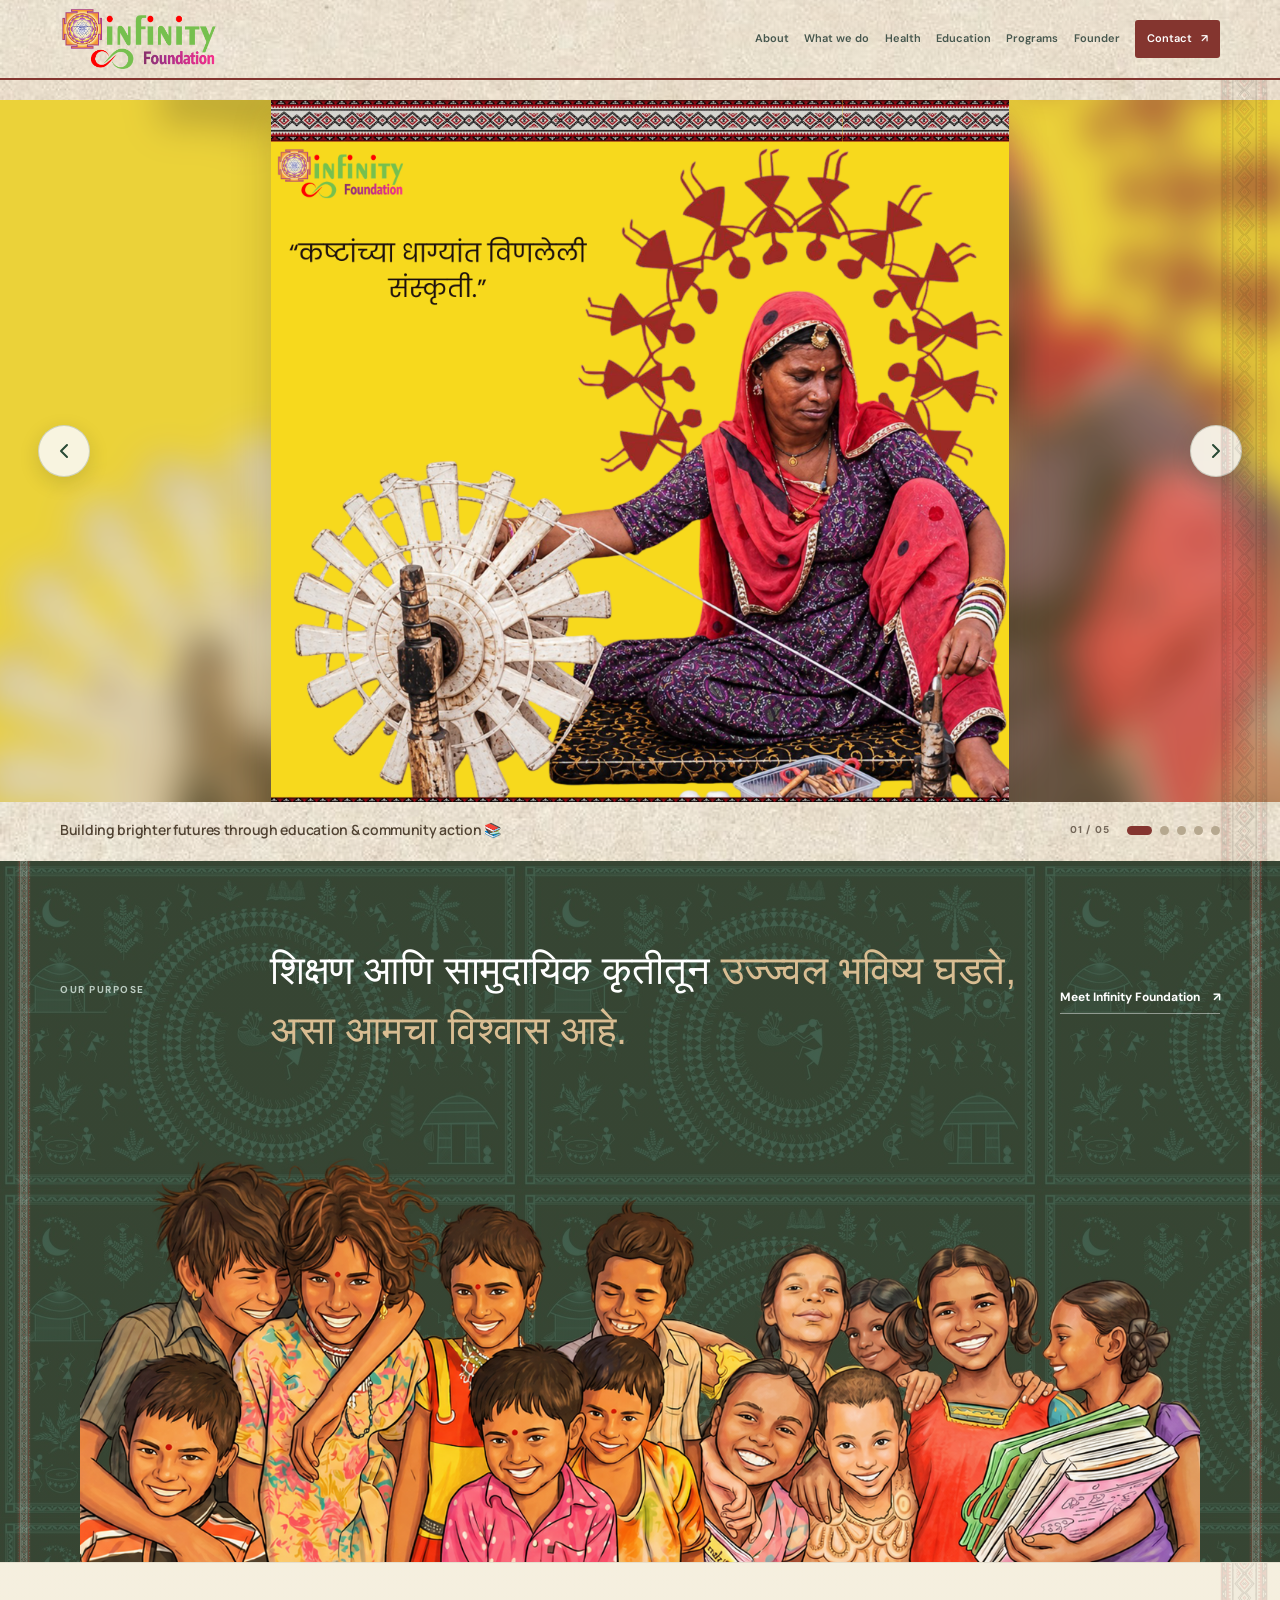
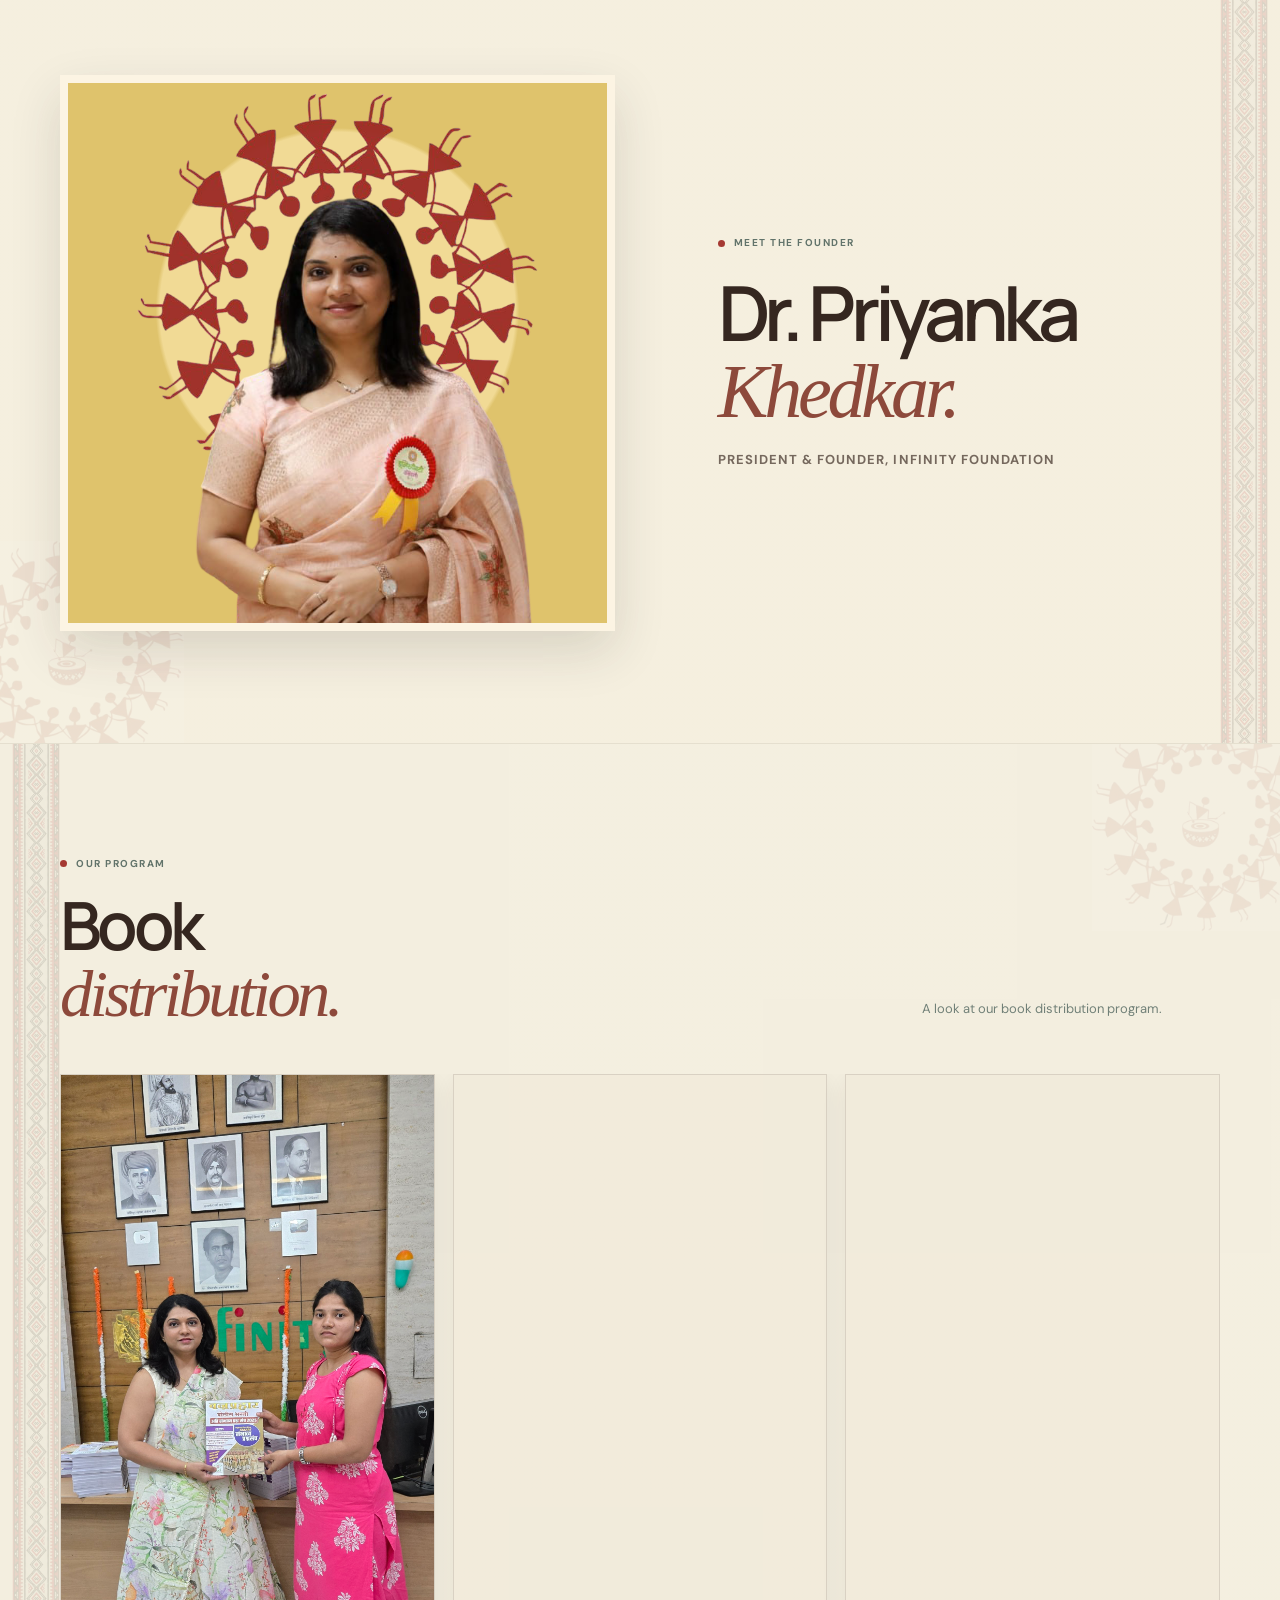
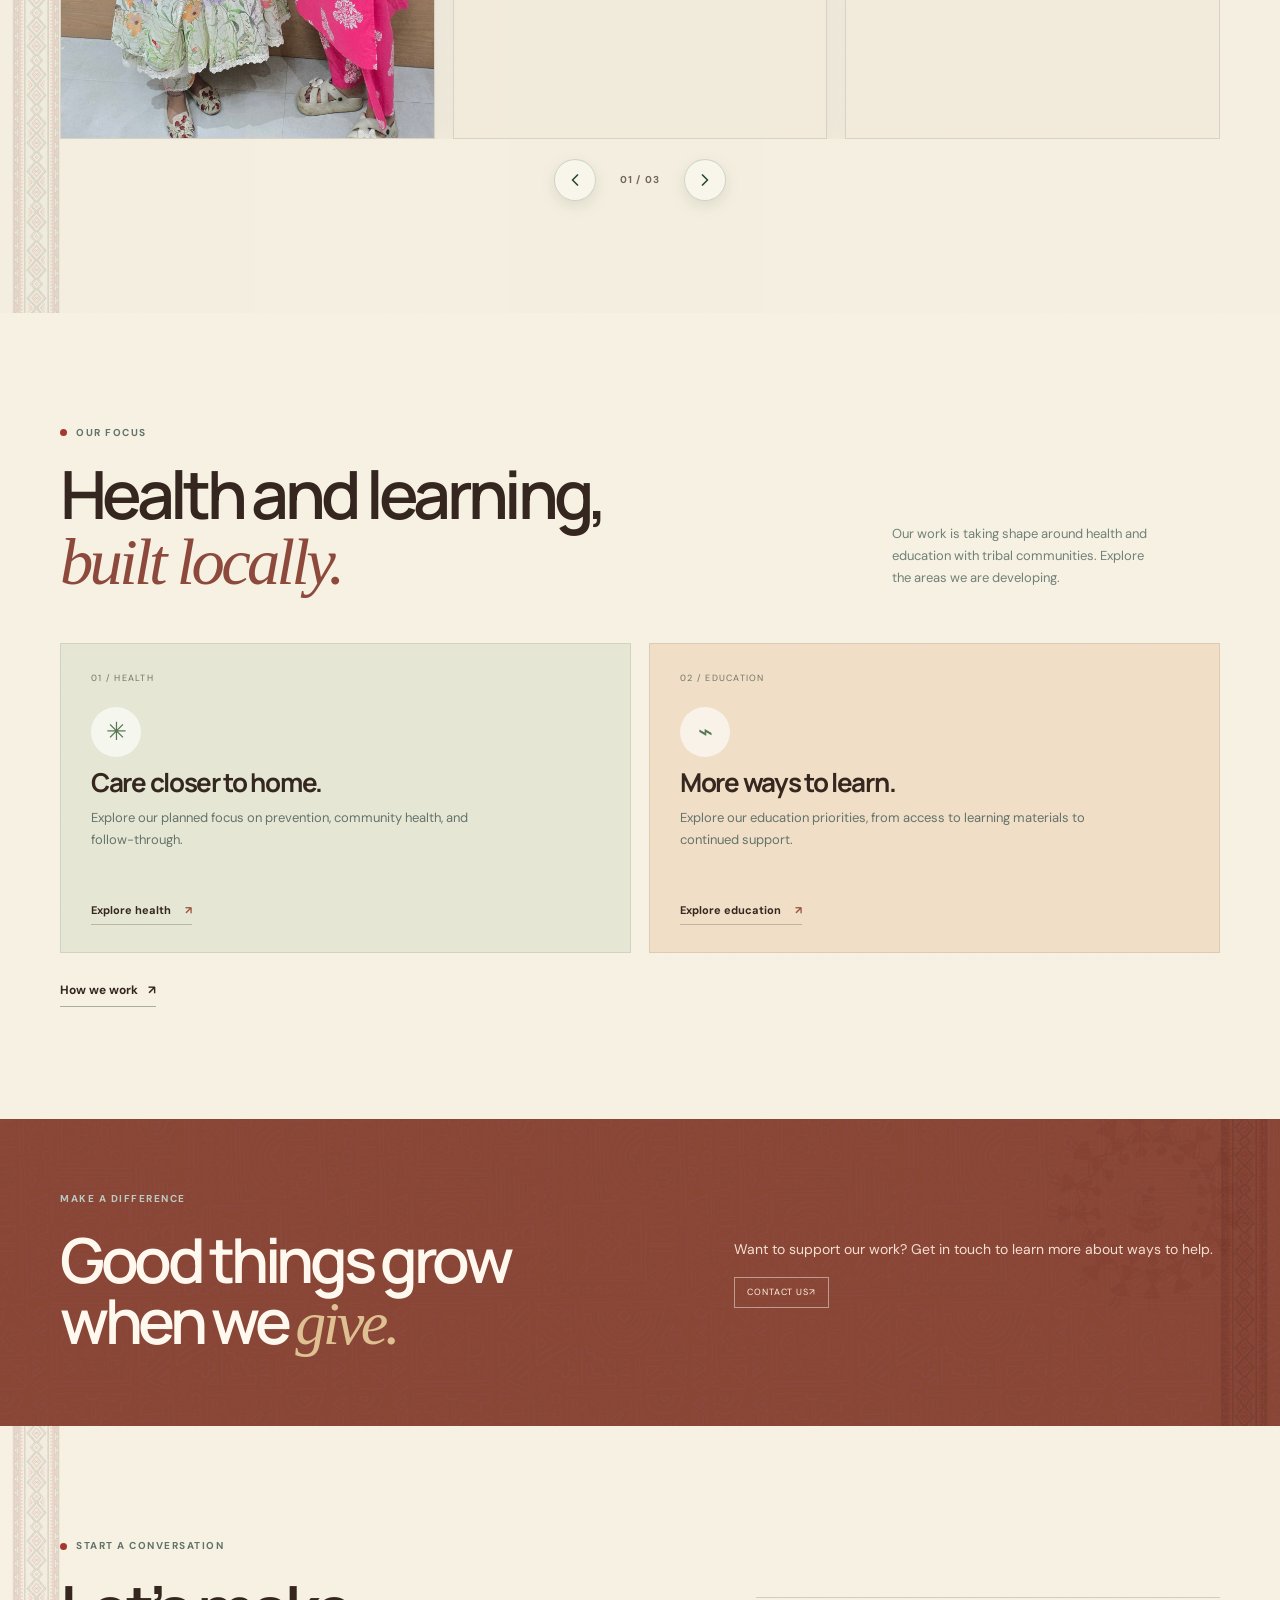
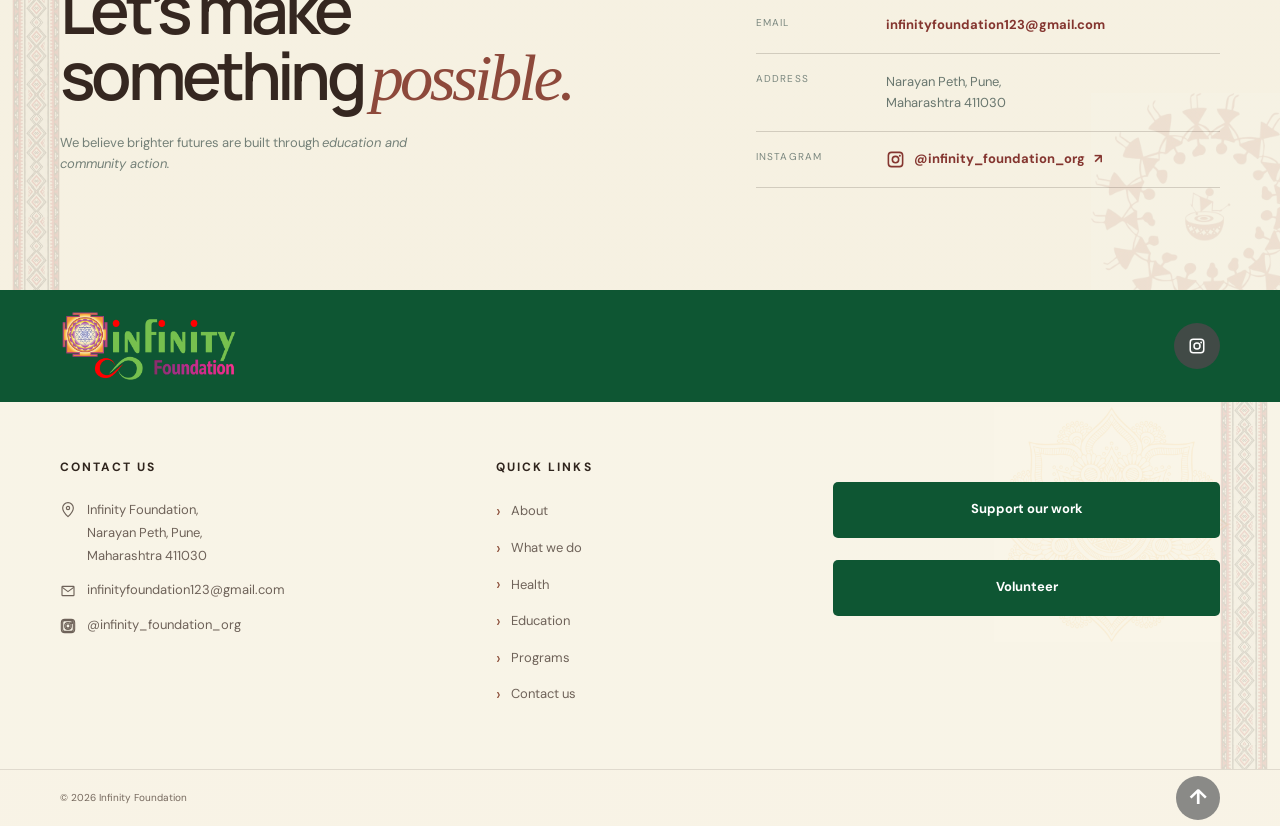
==== commit c91481a4: "Center founder portrait and update title" ====
--- a/index.html
+++ b/index.html
@@ -89,12 +89,12 @@
         <div class="container founder-grid">
           <figure class="founder-portrait">
             <img class="founder-emblem" src="assets/warli-emblem.png" alt="" aria-hidden="true" loading="lazy" />
-            <img class="founder-cutout" src="assets/founder-priyanka-cutout.png" alt="Priyanka Khedkar, founder of Infinity Foundation" loading="lazy" />
+            <img class="founder-cutout" src="assets/founder-priyanka-cutout.png" alt="Dr. Priyanka Khedkar, President and Founder of Infinity Foundation" loading="lazy" />
           </figure>
           <div class="founder-copy">
             <p class="eyebrow"><span class="eyebrow-dot"></span> Meet the founder</p>
-            <h2 id="founder-title">Priyanka<br /><em>Khedkar.</em></h2>
-            <p class="founder-role">Founder, Infinity Foundation</p>
+            <h2 id="founder-title">Dr. Priyanka<br /><em>Khedkar.</em></h2>
+            <p class="founder-role">President &amp; Founder, Infinity Foundation</p>
           </div>
         </div>
       </section>
@@ -105,19 +105,19 @@
           <div class="book-gallery-carousel" data-book-gallery aria-label="Book distribution photo gallery" tabindex="0">
             <div class="book-gallery-viewport">
               <div class="book-gallery-page is-active" data-book-page aria-hidden="false">
-                <figure class="book-gallery-item"><img src="assets/book-distribution-01.jpg" alt="Priyanka Khedkar and a participant holding a book during the book distribution" loading="lazy" decoding="async" /></figure>
-                <figure class="book-gallery-item"><img src="assets/book-distribution-02.jpg" alt="Priyanka Khedkar and a participant holding a book during the book distribution" loading="lazy" decoding="async" /></figure>
-                <figure class="book-gallery-item"><img src="assets/book-distribution-03.jpg" alt="Priyanka Khedkar and a participant holding a book during the book distribution" loading="lazy" decoding="async" /></figure>
+                <figure class="book-gallery-item"><img src="assets/book-distribution-01.jpg" alt="Dr. Priyanka Khedkar and a participant holding a book during the book distribution" loading="lazy" decoding="async" /></figure>
+                <figure class="book-gallery-item"><img src="assets/book-distribution-02.jpg" alt="Dr. Priyanka Khedkar and a participant holding a book during the book distribution" loading="lazy" decoding="async" /></figure>
+                <figure class="book-gallery-item"><img src="assets/book-distribution-03.jpg" alt="Dr. Priyanka Khedkar and a participant holding a book during the book distribution" loading="lazy" decoding="async" /></figure>
               </div>
               <div class="book-gallery-page" data-book-page aria-hidden="true" inert>
-                <figure class="book-gallery-item"><img src="assets/book-distribution-04.jpg" alt="Priyanka Khedkar sharing a book with a participant" loading="lazy" decoding="async" /></figure>
-                <figure class="book-gallery-item"><img src="assets/book-distribution-05.jpg" alt="Priyanka Khedkar and a participant holding a book during the book distribution" loading="lazy" decoding="async" /></figure>
-                <figure class="book-gallery-item"><img src="assets/book-distribution-06.jpg" alt="Priyanka Khedkar and a participant holding a book during the book distribution" loading="lazy" decoding="async" /></figure>
+                <figure class="book-gallery-item"><img src="assets/book-distribution-04.jpg" alt="Dr. Priyanka Khedkar sharing a book with a participant" loading="lazy" decoding="async" /></figure>
+                <figure class="book-gallery-item"><img src="assets/book-distribution-05.jpg" alt="Dr. Priyanka Khedkar and a participant holding a book during the book distribution" loading="lazy" decoding="async" /></figure>
+                <figure class="book-gallery-item"><img src="assets/book-distribution-06.jpg" alt="Dr. Priyanka Khedkar and a participant holding a book during the book distribution" loading="lazy" decoding="async" /></figure>
               </div>
               <div class="book-gallery-page" data-book-page aria-hidden="true" inert>
-                <figure class="book-gallery-item"><img src="assets/book-distribution-07.jpg" alt="Priyanka Khedkar and a participant holding a book during the book distribution" loading="lazy" decoding="async" /></figure>
-                <figure class="book-gallery-item"><img src="assets/book-distribution-08.jpg" alt="Priyanka Khedkar and a participant holding a book during the book distribution" loading="lazy" decoding="async" /></figure>
-                <figure class="book-gallery-item"><img src="assets/book-distribution-09.jpg" alt="Priyanka Khedkar and a participant holding a book during the book distribution" loading="lazy" decoding="async" /></figure>
+                <figure class="book-gallery-item"><img src="assets/book-distribution-07.jpg" alt="Dr. Priyanka Khedkar and a participant holding a book during the book distribution" loading="lazy" decoding="async" /></figure>
+                <figure class="book-gallery-item"><img src="assets/book-distribution-08.jpg" alt="Dr. Priyanka Khedkar and a participant holding a book during the book distribution" loading="lazy" decoding="async" /></figure>
+                <figure class="book-gallery-item"><img src="assets/book-distribution-09.jpg" alt="Dr. Priyanka Khedkar and a participant holding a book during the book distribution" loading="lazy" decoding="async" /></figure>
               </div>
             </div>
             <div class="book-gallery-controls" aria-label="Gallery controls">
--- a/subpages.css
+++ b/subpages.css
@@ -54,9 +54,9 @@
 .page-image{position:relative;margin:0;overflow:hidden;background:#e7e1cc;border:1px solid rgba(53,39,32,.16);box-shadow:0 12px 32px rgba(46,34,21,.1)}
 .page-image img{display:block;width:100%;height:100%;object-fit:cover}
 .about-founder{display:grid;grid-template-columns:minmax(230px,.75fr) 1.25fr;gap:clamp(35px,8vw,110px);align-items:center}
-.about-founder-photo{position:relative;min-height:380px;background:#4a3320;overflow:hidden}
+.about-founder-photo{position:relative;aspect-ratio:1/1;min-height:0;background:#4a3320;overflow:hidden}
 .about-founder-photo .founder-emblem{position:absolute;inset:0;width:100%;height:100%;object-fit:contain;opacity:.5}
-.about-founder-photo .founder-cutout{position:absolute;bottom:0;left:50%;height:94%;width:auto;max-width:95%;object-fit:contain;transform:translateX(-50%)}
+.about-founder-photo .founder-cutout{position:absolute;z-index:2;bottom:-1%;left:50%;display:block;width:183%;height:auto;max-width:none;transform:translateX(-25%)}
 .about-founder-copy .founder-role{margin:18px 0;color:#826f5d;font-size:11px;font-weight:700;letter-spacing:.14em;text-transform:uppercase}
 .about-founder-copy>p:last-child{max-width:500px}
 .focus-card-grid{display:grid;grid-template-columns:repeat(2,minmax(0,1fr));gap:18px}
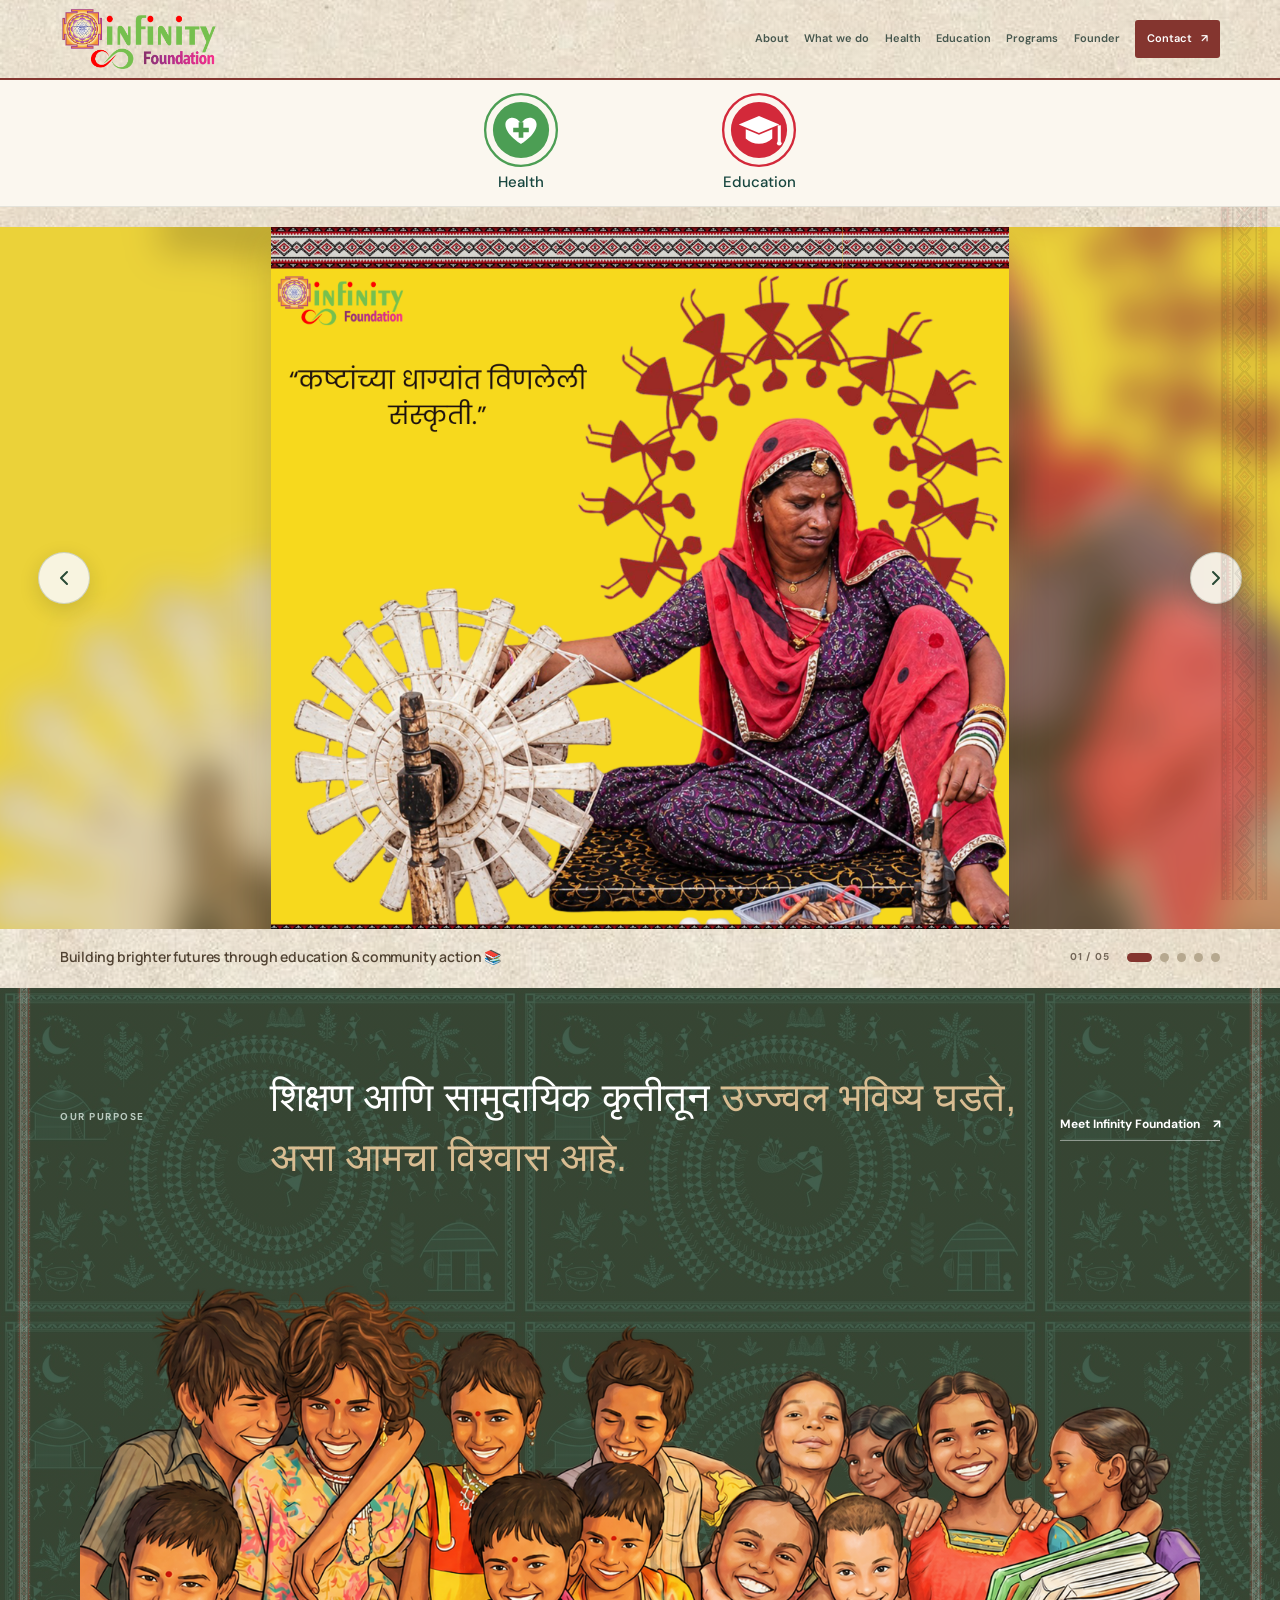
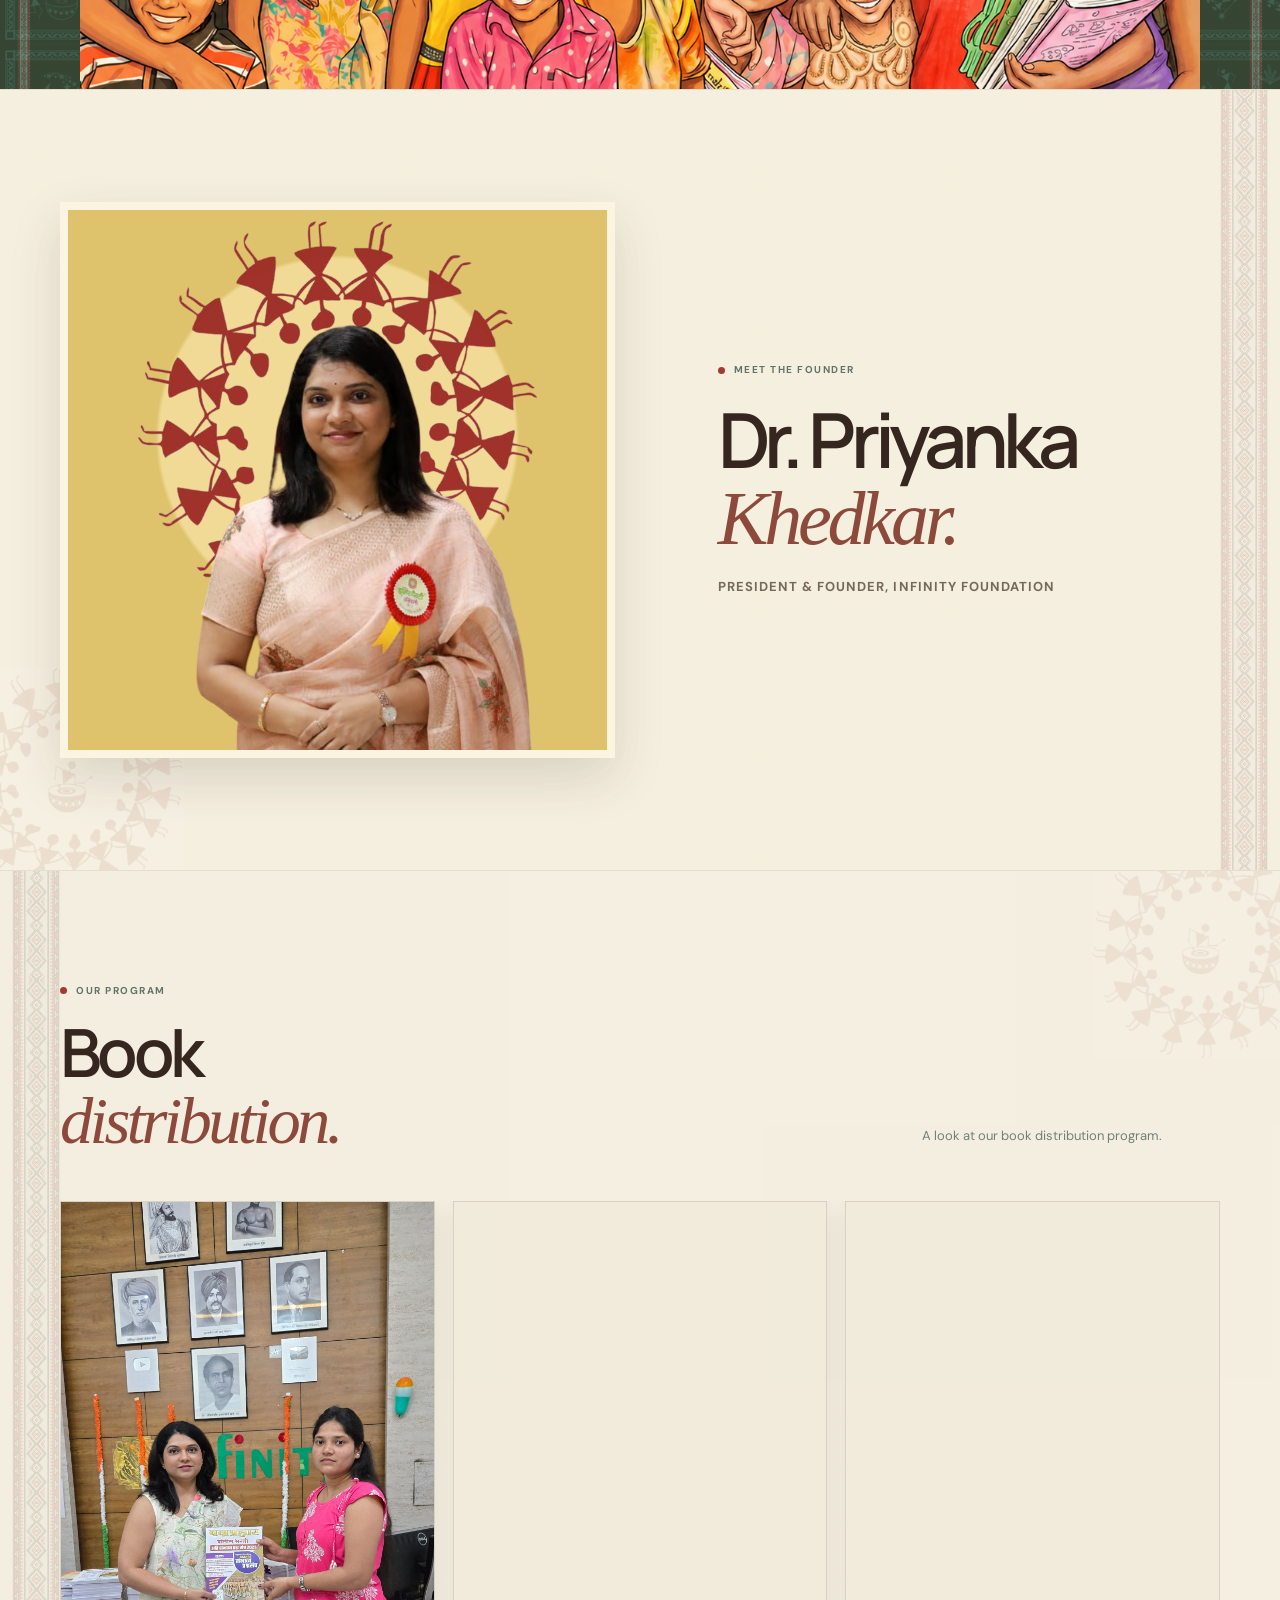
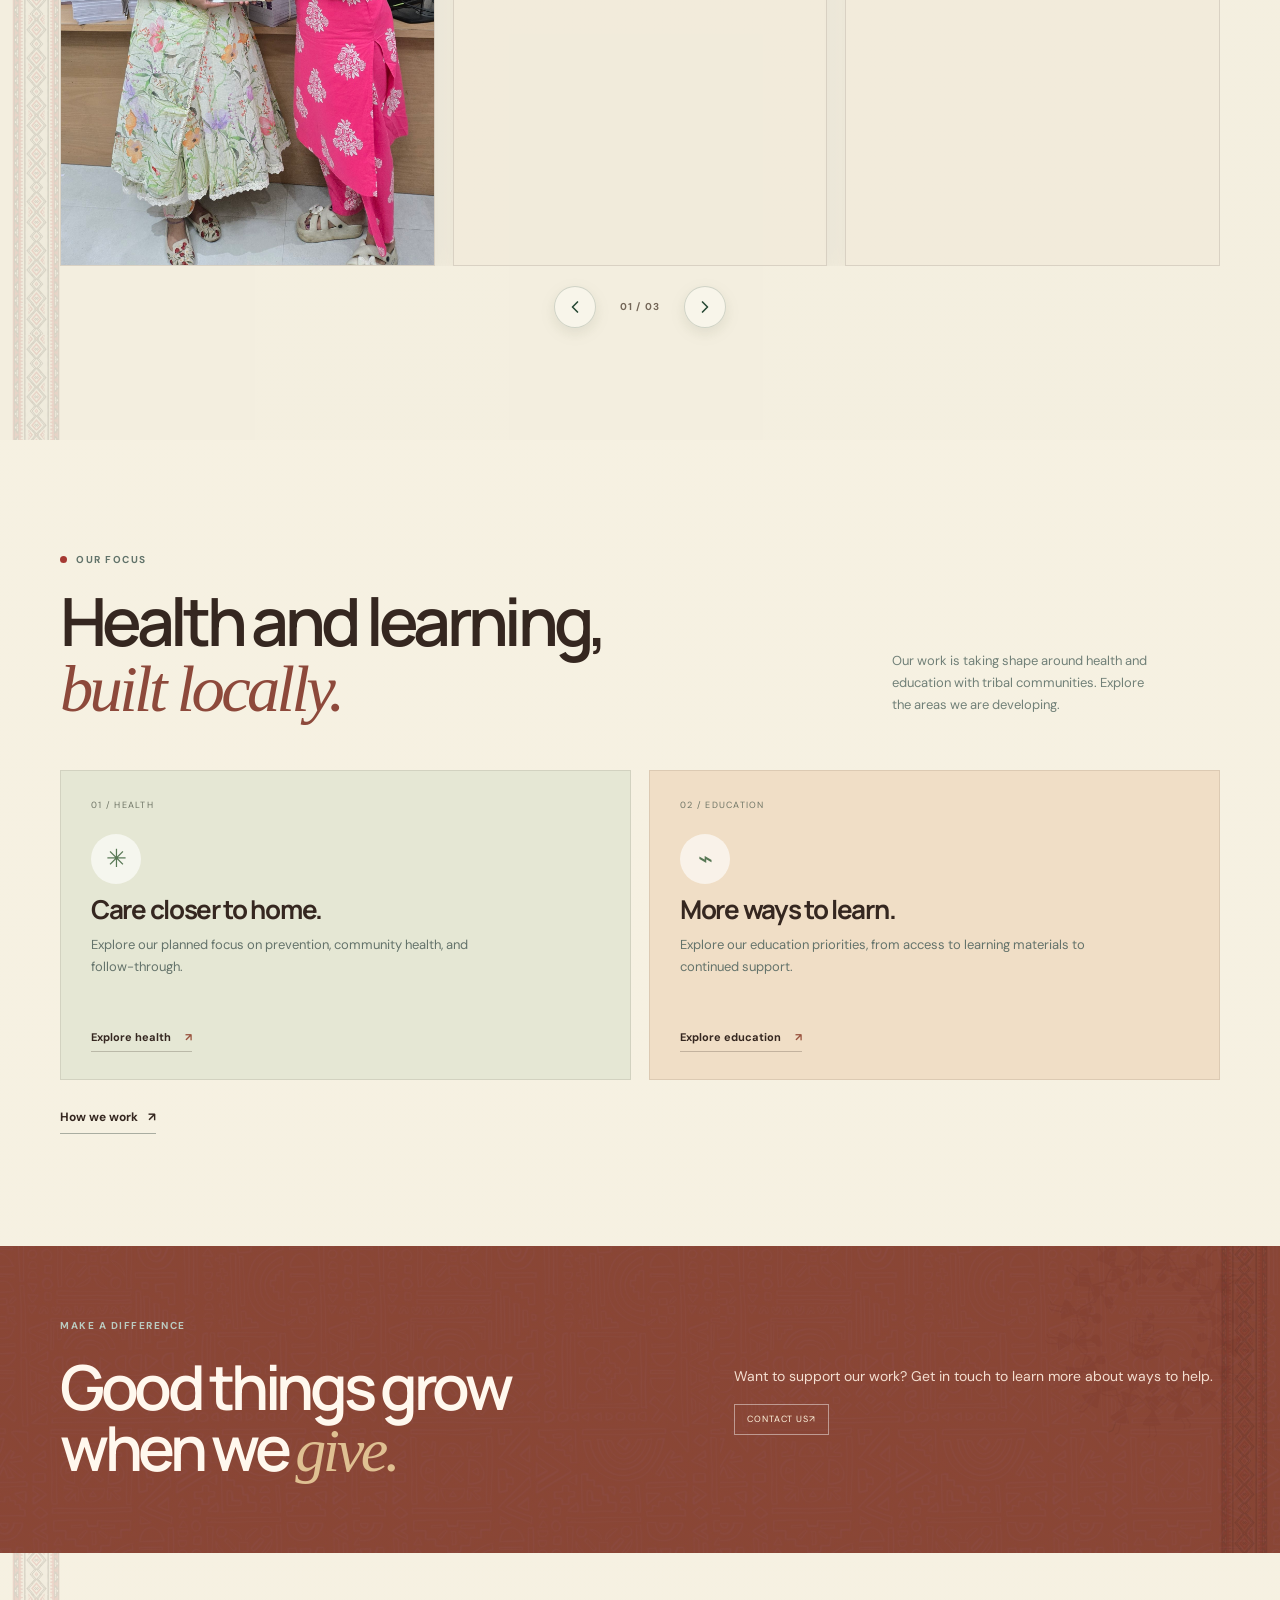
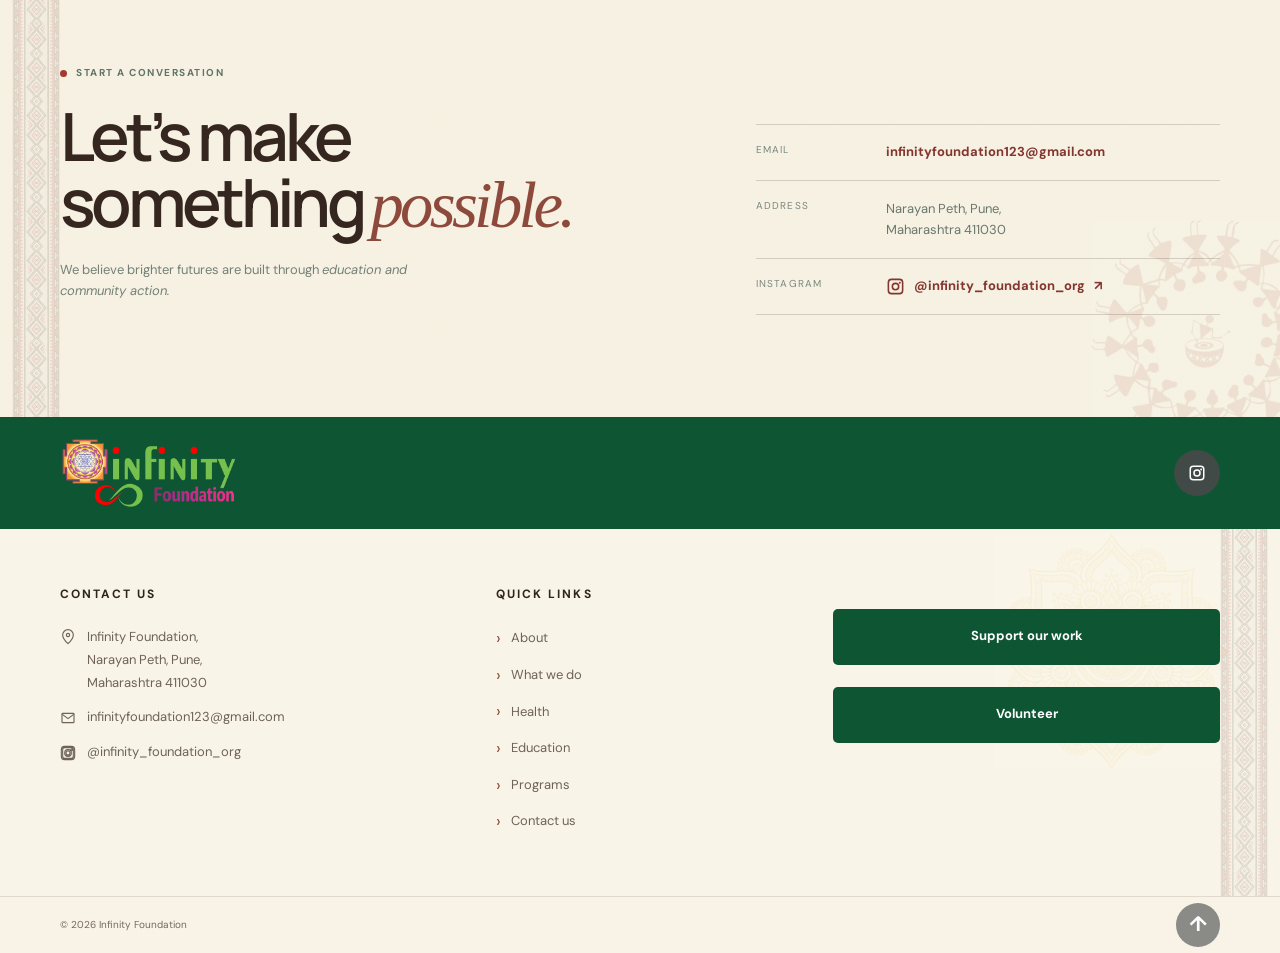
==== commit a1784c45: "Add health and education focus links below header" ====
--- a/index.html
+++ b/index.html
@@ -35,6 +35,18 @@
         </nav>
       </div>
     </header>
+    <nav class="focus-nav" aria-label="Our focus areas">
+      <div class="focus-nav-inner">
+        <a class="focus-nav-item focus-health" href="health.html">
+          <svg class="focus-nav-icon" viewBox="0 0 100 100" aria-hidden="true"><circle class="focus-icon-ring" cx="50" cy="50" r="46"/><circle class="focus-icon-fill" cx="50" cy="50" r="36"/><path class="focus-icon-mark" d="M50 68S30 56 30 43c0-8 10-12 17-5l3 3 3-3c7-7 17-3 17 5 0 13-20 25-20 25Z"/><path class="focus-icon-accent" d="M47 40h6v7h7v6h-7v7h-6v-7h-7v-6h7z"/></svg>
+          <span>Health</span>
+        </a>
+        <a class="focus-nav-item focus-education" href="education.html">
+          <svg class="focus-nav-icon" viewBox="0 0 100 100" aria-hidden="true"><circle class="focus-icon-ring" cx="50" cy="50" r="46"/><circle class="focus-icon-fill" cx="50" cy="50" r="36"/><path class="focus-icon-mark" d="m24 43 26-11 26 11-26 11-26-11Zm9 6 17 7 17-7v12c-9 9-25 9-34 0V49Z"/><path class="focus-icon-mark" d="M74 44h4v21h-4z"/><circle class="focus-icon-mark-fill" cx="76" cy="67" r="3"/></svg>
+          <span>Education</span>
+        </a>
+      </div>
+    </nav>
 
     <main id="main">
       <section class="campaign-carousel" id="home" aria-label="Infinity Foundation campaign images">
--- a/theme.css
+++ b/theme.css
@@ -191,3 +191,19 @@
   .footer-bottom-inner{min-height:unset;flex-wrap:wrap;padding-block:14px;gap:10px 16px}
   .site-footer .back-top{width:38px;height:38px;margin-left:auto}
 }
+
+/* Quick focus links shown immediately under the main site header. */
+.focus-nav{position:relative;z-index:1;background:#fbf7ef;border-bottom:1px solid rgba(28,48,41,.1)}
+.focus-nav-inner{width:min(100% - 48px,470px);min-height:126px;margin-inline:auto;display:flex;align-items:center;justify-content:center;gap:clamp(42px,9vw,96px);padding:10px 0 12px}
+.focus-nav-item{width:142px;display:flex;flex-direction:column;align-items:center;gap:4px;color:#17463f;text-align:center;font-size:15px;font-weight:500;line-height:1.3;transition:transform .2s ease}
+.focus-nav-item:hover,.focus-nav-item:focus-visible{transform:translateY(-2px)}
+.focus-nav-item:focus-visible{outline:2px solid #b8795a;outline-offset:4px}
+.focus-nav-icon{display:block;width:78px;height:78px}
+.focus-icon-ring{fill:none;stroke-width:3}
+.focus-icon-fill{stroke:none}
+.focus-icon-mark{fill:#fff}
+.focus-icon-accent{fill:#4b9a4f}
+.focus-icon-mark-fill{fill:#fff}
+.focus-health .focus-icon-ring{stroke:#4c9e54}.focus-health .focus-icon-fill{fill:#4c9e54}
+.focus-education .focus-icon-ring{stroke:#d3293a}.focus-education .focus-icon-fill{fill:#d3293a}
+@media(max-width:600px){.focus-nav-inner{width:100%;min-height:104px;gap:clamp(22px,12vw,72px);padding:8px 12px 10px}.focus-nav-item{width:112px;font-size:13px}.focus-nav-icon{width:64px;height:64px}}
